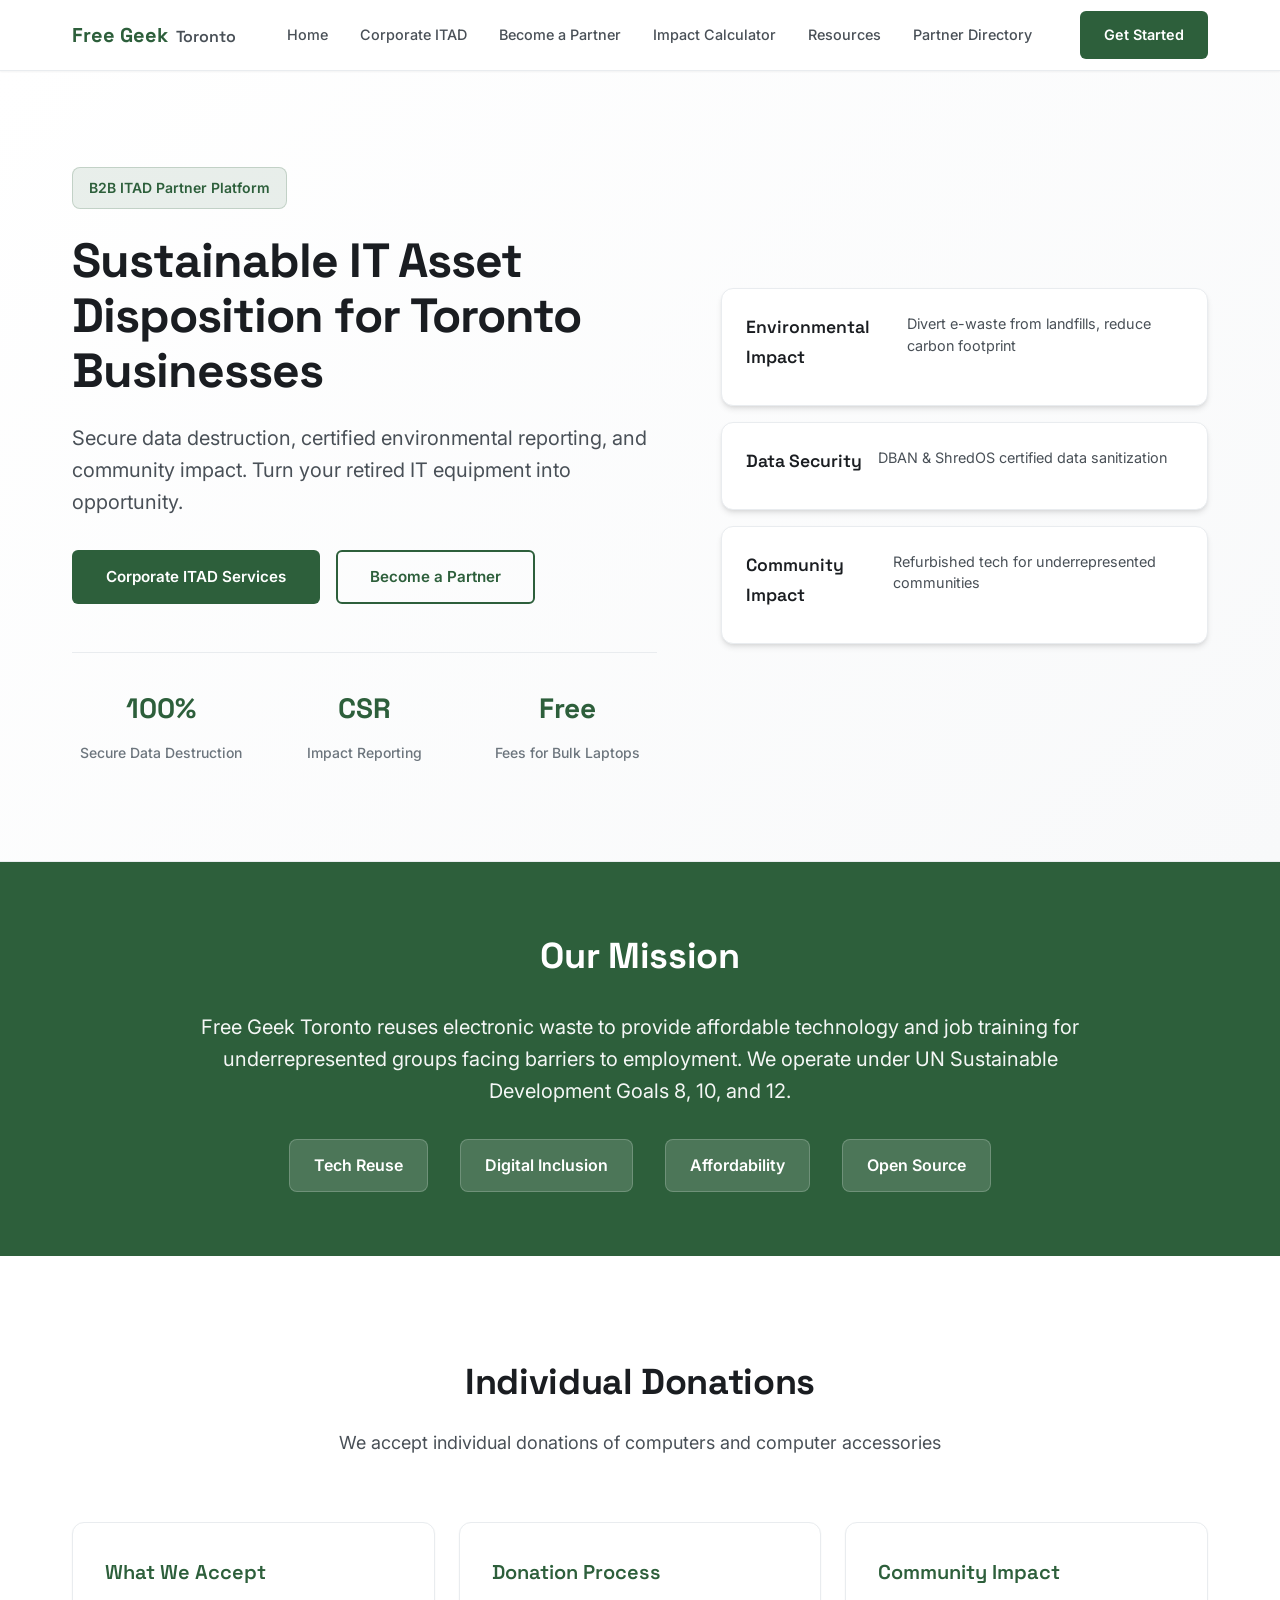
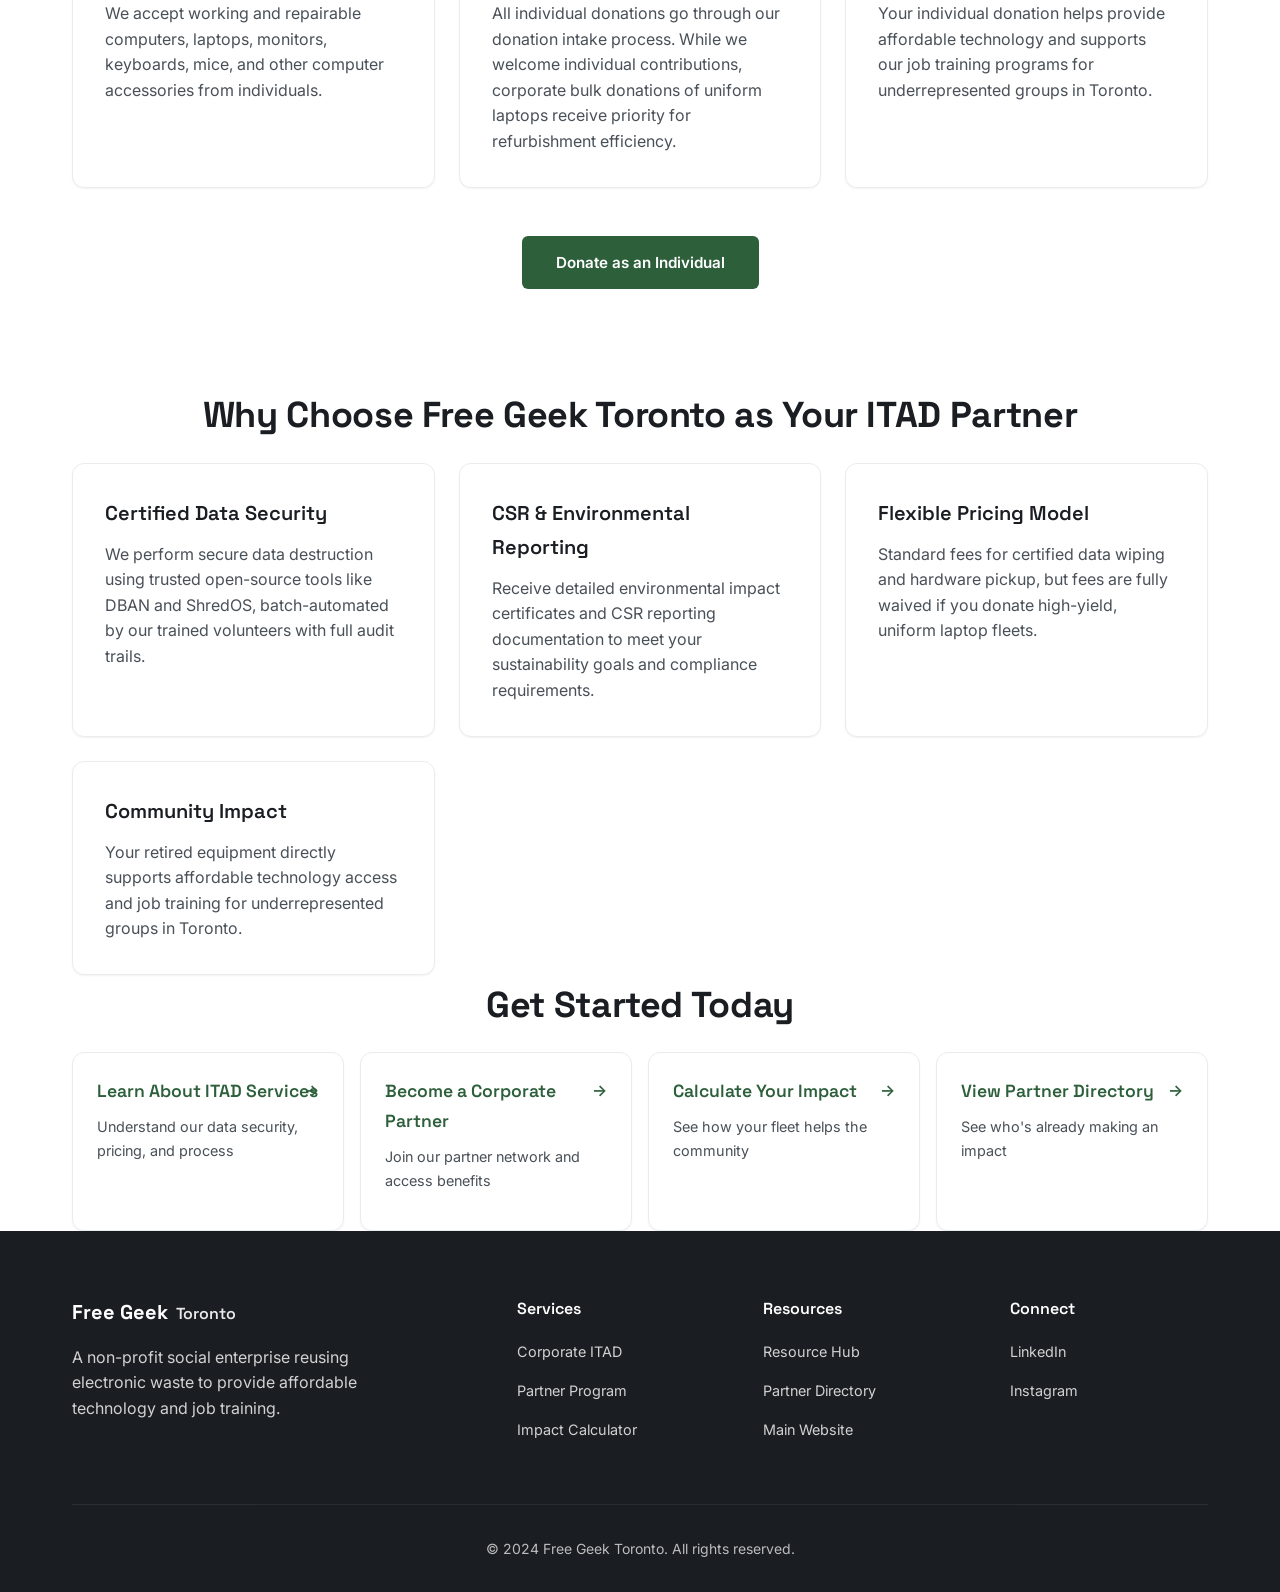
==== index.html @ b273667b "Add files via upload" ====
<!DOCTYPE html>
<html lang="en">
<head>
    <meta charset="UTF-8">
    <meta name="viewport" content="width=device-width, initial-scale=1.0">
    <title>Free Geek Toronto | B2B Corporate ITAD &amp; Partner Platform</title>
    <meta name="description" content="Free Geek Toronto - Certified IT Asset Disposition for Toronto SMBs. Secure data destruction, CSR reporting, and community impact.">
    <link rel="preconnect" href="https://fonts.googleapis.com">
    <link rel="preconnect" href="https://fonts.gstatic.com" crossorigin>
    <link href="https://fonts.googleapis.com/css2?family=Inter:wght@400;500;600;700&family=Space+Grotesk:wght@500;600;700&display=swap" rel="stylesheet">
    <link rel="stylesheet" href="style.css">
</head>
<body>
    <!-- Navigation -->
    <nav class="nav">
        <div class="nav-container">
            <div class="nav-brand">
                <span class="nav-logo">Free Geek</span>
                <span class="nav-subtitle">Toronto</span>
            </div>
            <button class="nav-toggle" id="nav-toggle" aria-label="Toggle menu">
                <span></span>
                <span></span>
                <span></span>
            </button>
            <ul class="nav-menu" id="nav-menu">
                <li class="nav-item">
                    <a href="#home" class="nav-link">Home</a>
                </li>
                <li class="nav-item">
                    <a href="itad.html" class="nav-link">Corporate ITAD</a>
                </li>
                <li class="nav-item">
                    <a href="partners.html" class="nav-link">Become a Partner</a>
                </li>
                <li class="nav-item">
                    <a href="calculator.html" class="nav-link">Impact Calculator</a>
                </li>
                <li class="nav-item">
                    <a href="resources.html" class="nav-link">Resources</a>
                </li>
                <li class="nav-item">
                    <a href="directory.html" class="nav-link">Partner Directory</a>
                </li>
                <li class="nav-item nav-item-cta">
                    <a href="partners.html#partner-form" class="nav-cta">Get Started</a>
                </li>
            </ul>
        </div>
    </nav>

    <!-- Hero Section -->
    <header id="home" class="hero">
        <div class="hero-container">
            <div class="hero-content">
                <div class="hero-badge">B2B ITAD Partner Platform</div>
                <h1 class="hero-title">Sustainable IT Asset Disposition for Toronto Businesses</h1>
                <p class="hero-subtitle">Secure data destruction, certified environmental reporting, and community impact. Turn your retired IT equipment into opportunity.</p>
                <div class="hero-actions">
                    <a href="itad.html" class="btn btn-primary">Corporate ITAD Services</a>
                    <a href="partners.html" class="btn btn-secondary">Become a Partner</a>
                </div>
                <div class="hero-stats">
                    <div class="hero-stat">
                        <div class="hero-stat-number">100%</div>
                        <div class="hero-stat-label">Secure Data Destruction</div>
                    </div>
                    <div class="hero-stat">
                        <div class="hero-stat-number">CSR</div>
                        <div class="hero-stat-label">Impact Reporting</div>
                    </div>
                    <div class="hero-stat">
                        <div class="hero-stat-number">Free</div>
                        <div class="hero-stat-label">Fees for Bulk Laptops</div>
                    </div>
                </div>
            </div>
            <div class="hero-visual">
                <div class="hero-card">
                    <h3>Environmental Impact</h3>
                    <p>Divert e-waste from landfills, reduce carbon footprint</p>
                </div>
                <div class="hero-card">
                    <h3>Data Security</h3>
                    <p>DBAN &amp; ShredOS certified data sanitization</p>
                </div>
                <div class="hero-card">
                    <h3>Community Impact</h3>
                    <p>Refurbished tech for underrepresented communities</p>
                </div>
            </div>
        </div>
    </header>

    <!-- Mission Statement -->
    <section class="mission">
        <div class="container">
            <div class="mission-content">
                <h2 class="section-title">Our Mission</h2>
                <p class="mission-text">Free Geek Toronto reuses electronic waste to provide affordable technology and job training for underrepresented groups facing barriers to employment. We operate under UN Sustainable Development Goals 8, 10, and 12.</p>
                <div class="mission-values">
                    <div class="mission-value">Tech Reuse</div>
                    <div class="mission-value">Digital Inclusion</div>
                    <div class="mission-value">Affordability</div>
                    <div class="mission-value">Open Source</div>
                </div>
            </div>
        </div>
    </section>

    <!-- Individual Donations -->
    <section class="section">
        <div class="container">
            <div class="section-header">
                <h2 class="section-title section-title-center">Individual Donations</h2>
                <p class="section-lead">We accept individual donations of computers and computer accessories</p>
            </div>
            <div class="feature-grid">
                <div class="feature-card">
                    <h3>What We Accept</h3>
                    <p>We accept working and repairable computers, laptops, monitors, keyboards, mice, and other computer accessories from individuals.</p>
                </div>
                <div class="feature-card">
                    <h3>Donation Process</h3>
                    <p>All individual donations go through our donation intake process. While we welcome individual contributions, corporate bulk donations of uniform laptops receive priority for refurbishment efficiency.</p>
                </div>
                <div class="feature-card">
                    <h3>Community Impact</h3>
                    <p>Your individual donation helps provide affordable technology and supports our job training programs for underrepresented groups in Toronto.</p>
                </div>
            </div>
            <div style="text-align: center; margin-top: var(--space-2xl);">
                <a href="donate.html" class="btn btn-primary">Donate as an Individual</a>
            </div>
        </div>
    </section>

    <!-- Value Proposition -->
    <section class="value-prop">
        <div class="container">
            <h2 class="section-title section-title-center">Why Choose Free Geek Toronto as Your ITAD Partner</h2>
            <div class="value-grid">
                <div class="value-card">
                    <h3>Certified Data Security</h3>
                    <p>We perform secure data destruction using trusted open-source tools like DBAN and ShredOS, batch-automated by our trained volunteers with full audit trails.</p>
                </div>
                <div class="value-card">
                    <h3>CSR &amp; Environmental Reporting</h3>
                    <p>Receive detailed environmental impact certificates and CSR reporting documentation to meet your sustainability goals and compliance requirements.</p>
                </div>
                <div class="value-card">
                    <h3>Flexible Pricing Model</h3>
                    <p>Standard fees for certified data wiping and hardware pickup, but fees are fully waived if you donate high-yield, uniform laptop fleets.</p>
                </div>
                <div class="value-card">
                    <h3>Community Impact</h3>
                    <p>Your retired equipment directly supports affordable technology access and job training for underrepresented groups in Toronto.</p>
                </div>
            </div>
        </div>
    </section>

    <!-- Quick Links -->
    <section class="quick-links">
        <div class="container">
            <h2 class="section-title section-title-center">Get Started Today</h2>
            <div class="quick-grid">
                <a href="itad.html" class="quick-card">
                    <h3>Learn About ITAD Services</h3>
                    <p>Understand our data security, pricing, and process</p>
                    <span class="quick-arrow">→</span>
                </a>
                <a href="partners.html" class="quick-card">
                    <h3>Become a Corporate Partner</h3>
                    <p>Join our partner network and access benefits</p>
                    <span class="quick-arrow">→</span>
                </a>
                <a href="calculator.html" class="quick-card">
                    <h3>Calculate Your Impact</h3>
                    <p>See how your fleet helps the community</p>
                    <span class="quick-arrow">→</span>
                </a>
                <a href="directory.html" class="quick-card">
                    <h3>View Partner Directory</h3>
                    <p>See who's already making an impact</p>
                    <span class="quick-arrow">→</span>
                </a>
            </div>
        </div>
    </section>

    <!-- Footer -->
    <footer class="footer">
        <div class="container">
            <div class="footer-content">
                <div class="footer-section">
                    <div class="footer-brand">
                        <span class="footer-logo">Free Geek</span>
                        <span class="footer-subtitle">Toronto</span>
                    </div>
                    <p class="footer-description">A non-profit social enterprise reusing electronic waste to provide affordable technology and job training.</p>
                </div>
                <div class="footer-section">
                    <h4>Services</h4>
                    <ul class="footer-links">
                        <li><a href="itad.html">Corporate ITAD</a></li>
                        <li><a href="partners.html">Partner Program</a></li>
                        <li><a href="calculator.html">Impact Calculator</a></li>
                    </ul>
                </div>
                <div class="footer-section">
                    <h4>Resources</h4>
                    <ul class="footer-links">
                        <li><a href="resources.html">Resource Hub</a></li>
                        <li><a href="directory.html">Partner Directory</a></li>
                        <li><a href="https://freegeektoronto.org/" target="_blank" rel="noopener">Main Website</a></li>
                    </ul>
                </div>
                <div class="footer-section">
                    <h4>Connect</h4>
                    <ul class="footer-links">
                        <li><a href="https://www.linkedin.com/company/freegeektoronto/" target="_blank" rel="noopener">LinkedIn</a></li>
                        <li><a href="https://www.instagram.com/freegeektoronto/" target="_blank" rel="noopener">Instagram</a></li>
                    </ul>
                </div>
            </div>
            <div class="footer-bottom">
                <p>&copy; 2024 Free Geek Toronto. All rights reserved.</p>
            </div>
        </div>
    </footer>

    <script src="app.js"></script>
</body>
</html>
---- style.css ----
/* ===========================================================================
   Free Geek Toronto - B2B Corporate ITAD & Partner Platform
   Professional, intentional design balancing commercial B2B with nonprofit values
   
   Design philosophy:
   - Clean, confident typography (Space Grotesk for display, Inter for body)
   - Earthy, sustainable palette with tech-forward accents
   - Purposeful spacing and hierarchy
   - Accessible contrast ratios
   =========================================================================== */

/* ---------- 1. DESIGN TOKENS ------------------------------------------- */
:root {
  /* Surfaces - Clean, professional */
  --bg-primary: #ffffff;
  --bg-secondary: #f8f9fa;
  --bg-tertiary: #f1f3f5;
  --bg-elevated: #ffffff;
  
  /* Text */
  --text-primary: #1a1d21;
  --text-secondary: #495057;
  --text-muted: #6c757d;
  --text-inverse: #ffffff;
  
  /* Brand Colors - Sustainable, tech-forward */
  --brand-primary: #2d5f3b;      /* Forest green - environmental focus */
  --brand-primary-hover: #1e4a2a;
  --brand-secondary: #4a90e2;    /* Blue - tech/professional */
  --brand-accent: #28a745;       /* Success green */
  
  /* Semantic */
  --success: #28a745;
  --warning: #ffc107;
  --danger: #dc3545;
  --info: #17a2b8;
  
  /* Borders */
  --border-light: #e9ecef;
  --border-medium: #dee2e6;
  --border-dark: #ced4da;
  
  /* Shadows - subtle, purposeful */
  --shadow-sm: 0 1px 2px 0 rgba(0, 0, 0, 0.05);
  --shadow-md: 0 4px 6px -1px rgba(0, 0, 0, 0.1), 0 2px 4px -2px rgba(0, 0, 0, 0.1);
  --shadow-lg: 0 10px 15px -3px rgba(0, 0, 0, 0.1), 0 4px 6px -4px rgba(0, 0, 0, 0.1);
  --shadow-xl: 0 20px 25px -5px rgba(0, 0, 0, 0.1), 0 8px 10px -6px rgba(0, 0, 0, 0.1);
  
  /* Typography */
  --font-display: 'Space Grotesk', -apple-system, BlinkMacSystemFont, 'Segoe UI', sans-serif;
  --font-body: 'Inter', -apple-system, BlinkMacSystemFont, 'Segoe UI', Roboto, sans-serif;
  --font-mono: 'SF Mono', Monaco, 'Cascadia Code', 'Roboto Mono', monospace;
  
  /* Spacing scale */
  --space-xs: 0.5rem;
  --space-sm: 0.75rem;
  --space-md: 1rem;
  --space-lg: 1.5rem;
  --space-xl: 2rem;
  --space-2xl: 3rem;
  --space-3xl: 4rem;
  --space-4xl: 6rem;
  
  /* Border radius */
  --radius-sm: 4px;
  --radius-md: 6px;
  --radius-lg: 8px;
  --radius-xl: 12px;
}

/* ---------- 2. RESET & BASE -------------------------------------------- */
*,
*::before,
*::after {
  box-sizing: border-box;
}

* {
  margin: 0;
  padding: 0;
}

html {
  scroll-behavior: smooth;
}

html, body {
  height: 100%;
}

body {
  font-family: var(--font-body);
  font-size: 16px;
  line-height: 1.7;
  color: var(--text-primary);
  background: var(--bg-primary);
  -webkit-font-smoothing: antialiased;
  -moz-osx-font-smoothing: grayscale;
}

img, picture, video, canvas, svg {
  display: block;
  max-width: 100%;
}

input, button, textarea, select {
  font: inherit;
}

p, h1, h2, h3, h4, h5, h6 {
  overflow-wrap: break-word;
}

#root, #__next {
  isolation: isolate;
}

/* Focus styles for accessibility */
:focus-visible {
  outline: 2px solid var(--brand-secondary);
  outline-offset: 2px;
  border-radius: var(--radius-sm);
}

/* ---------- 3. NAVIGATION ----------------------------------------------- */
.nav {
  position: sticky;
  top: 0;
  z-index: 100;
  background: rgba(255, 255, 255, 0.98);
  backdrop-filter: blur(10px);
  -webkit-backdrop-filter: blur(10px);
  border-bottom: 1px solid var(--border-light);
  box-shadow: var(--shadow-sm);
}

.nav-container {
  max-width: 1200px;
  margin: 0 auto;
  padding: 0 var(--space-xl);
  display: flex;
  align-items: center;
  justify-content: space-between;
  min-height: 70px;
}

.nav-brand {
  display: flex;
  align-items: baseline;
  gap: var(--space-xs);
  font-family: var(--font-display);
}

.nav-logo {
  font-size: 1.25rem;
  font-weight: 700;
  color: var(--brand-primary);
}

.nav-subtitle {
  font-size: 1rem;
  font-weight: 600;
  color: var(--text-secondary);
}

.nav-toggle {
  display: none;
  background: transparent;
  border: 1px solid var(--border-medium);
  padding: var(--space-xs) var(--space-sm);
  cursor: pointer;
  border-radius: var(--radius-md);
}

.nav-toggle span {
  display: block;
  width: 20px;
  height: 2px;
  background: var(--text-primary);
  margin: 4px 0;
}

.nav-menu {
  display: flex;
  align-items: center;
  list-style: none;
  gap: var(--space-xl);
}

.nav-link {
  text-decoration: none;
  color: var(--text-secondary);
  font-weight: 500;
  font-size: 0.9rem;
  transition: color 0.2s ease;
  padding: var(--space-xs) 0;
  position: relative;
}

.nav-link:hover {
  color: var(--brand-primary);
}

.nav-link-active {
  color: var(--brand-primary);
  font-weight: 600;
}

.nav-link-active::after {
  content: '';
  position: absolute;
  bottom: -2px;
  left: 0;
  width: 100%;
  height: 2px;
  background: var(--brand-primary);
}

.nav-item-cta {
  margin-left: var(--space-md);
}

.nav-cta {
  text-decoration: none;
  background: var(--brand-primary);
  color: var(--text-inverse);
  padding: var(--space-sm) var(--space-lg);
  border-radius: var(--radius-md);
  font-weight: 600;
  font-size: 0.9rem;
  transition: background 0.2s ease;
  display: inline-block;
}

.nav-cta:hover {
  background: var(--brand-primary-hover);
}

/* ---------- 4. CONTAINERS ----------------------------------------------- */
.container {
  max-width: 1200px;
  margin: 0 auto;
  padding: 0 var(--space-xl);
}

/* ---------- 5. HERO SECTION -------------------------------------------- */
.hero {
  padding: var(--space-4xl) 0;
  background: linear-gradient(135deg, var(--bg-primary) 0%, var(--bg-secondary) 100%);
  border-bottom: 1px solid var(--border-light);
}

.hero-container {
  max-width: 1200px;
  margin: 0 auto;
  padding: 0 var(--space-xl);
  display: grid;
  grid-template-columns: 1.2fr 1fr;
  gap: var(--space-3xl);
  align-items: center;
}

.hero-badge {
  display: inline-block;
  background: rgba(45, 95, 59, 0.1);
  color: var(--brand-primary);
  padding: var(--space-xs) var(--space-md);
  border-radius: var(--radius-lg);
  font-size: 0.875rem;
  font-weight: 600;
  margin-bottom: var(--space-lg);
  border: 1px solid rgba(45, 95, 59, 0.2);
}

.hero-title {
  font-family: var(--font-display);
  font-size: 3rem;
  font-weight: 700;
  line-height: 1.15;
  margin-bottom: var(--space-lg);
  color: var(--text-primary);
  letter-spacing: -0.02em;
}

.hero-subtitle {
  font-size: 1.25rem;
  color: var(--text-secondary);
  margin-bottom: var(--space-xl);
  line-height: 1.6;
}

.hero-actions {
  display: flex;
  gap: var(--space-md);
  margin-bottom: var(--space-2xl);
  flex-wrap: wrap;
}

.btn {
  text-decoration: none;
  display: inline-block;
  padding: var(--space-sm) var(--space-xl);
  border-radius: var(--radius-md);
  font-weight: 600;
  font-size: 0.95rem;
  border: 2px solid transparent;
  cursor: pointer;
  transition: all 0.2s ease;
  font-family: var(--font-body);
}

.btn-primary {
  background: var(--brand-primary);
  color: var(--text-inverse);
}

.btn-primary:hover {
  background: var(--brand-primary-hover);
  box-shadow: var(--shadow-md);
}

.btn-secondary {
  background: transparent;
  color: var(--brand-primary);
  border-color: var(--brand-primary);
}

.btn-secondary:hover {
  background: rgba(45, 95, 59, 0.05);
}

.btn-large {
  padding: var(--space-md) var(--space-2xl);
  font-size: 1rem;
}

.hero-stats {
  display: grid;
  grid-template-columns: repeat(3, 1fr);
  gap: var(--space-lg);
  padding-top: var(--space-xl);
  border-top: 1px solid var(--border-light);
}

.hero-stat {
  text-align: center;
}

.hero-stat-number {
  font-family: var(--font-display);
  font-size: 1.75rem;
  font-weight: 700;
  color: var(--brand-primary);
  margin-bottom: var(--space-xs);
}

.hero-stat-label {
  font-size: 0.875rem;
  color: var(--text-muted);
  font-weight: 500;
}

.hero-visual {
  display: flex;
  flex-direction: column;
  gap: var(--space-md);
}

.hero-card {
  background: var(--bg-elevated);
  padding: var(--space-lg);
  border-radius: var(--radius-xl);
  border: 1px solid var(--border-light);
  box-shadow: var(--shadow-md);
  display: flex;
  align-items: flex-start;
  gap: var(--space-md);
}

.hero-card-icon {
  font-size: 1.5rem;
  flex-shrink: 0;
}

.hero-card h3 {
  font-family: var(--font-display);
  font-size: 1.1rem;
  font-weight: 600;
  margin-bottom: var(--space-xs);
  color: var(--text-primary);
}

.hero-card p {
  color: var(--text-secondary);
  font-size: 0.9rem;
  line-height: 1.5;
}

/* ---------- 6. SECTIONS ----------------------------------------------- */
.section {
  padding: var(--space-4xl) 0;
}

.section-alt {
  background: var(--bg-secondary);
}

.section-header {
  text-align: center;
  max-width: 800px;
  margin: 0 auto var(--space-3xl);
}

.section-title {
  font-family: var(--font-display);
  font-size: 2.25rem;
  font-weight: 700;
  margin-bottom: var(--space-md);
  color: var(--text-primary);
  letter-spacing: -0.01em;
}

.section-title-center {
  text-align: center;
}

.section-lead {
  font-size: 1.125rem;
  color: var(--text-secondary);
  line-height: 1.6;
}

/* ---------- 7. MISSION SECTION ----------------------------------------- */
.mission {
  padding: var(--space-3xl) 0;
  background: var(--brand-primary);
  color: var(--text-inverse);
}

.mission-content {
  text-align: center;
  max-width: 900px;
  margin: 0 auto;
}

.mission .section-title {
  color: var(--text-inverse);
  margin-bottom: var(--space-lg);
}

.mission-text {
  font-size: 1.25rem;
  line-height: 1.6;
  margin-bottom: var(--space-xl);
  opacity: 0.95;
}

.mission-values {
  display: flex;
  justify-content: center;
  gap: var(--space-xl);
  flex-wrap: wrap;
}

.mission-value {
  background: rgba(255, 255, 255, 0.15);
  padding: var(--space-sm) var(--space-lg);
  border-radius: var(--radius-lg);
  font-weight: 600;
  border: 1px solid rgba(255, 255, 255, 0.2);
}

/* ---------- 8. VALUE PROPOSITION --------------------------------------- */
.value-grid {
  display: grid;
  grid-template-columns: repeat(auto-fit, minmax(280px, 1fr));
  gap: var(--space-lg);
}

.value-card {
  background: var(--bg-elevated);
  padding: var(--space-xl);
  border-radius: var(--radius-xl);
  border: 1px solid var(--border-light);
  box-shadow: var(--shadow-sm);
  transition: box-shadow 0.2s ease;
}

.value-card:hover {
  box-shadow: var(--shadow-md);
}

.value-icon {
  font-size: 2rem;
  margin-bottom: var(--space-md);
}

.value-card h3 {
  font-family: var(--font-display);
  font-size: 1.25rem;
  font-weight: 600;
  margin-bottom: var(--space-sm);
  color: var(--text-primary);
}

.value-card p {
  color: var(--text-secondary);
  line-height: 1.6;
}

/* ---------- 9. QUICK LINKS --------------------------------------------- */
.quick-grid {
  display: grid;
  grid-template-columns: repeat(auto-fit, minmax(250px, 1fr));
  gap: var(--space-md);
}

.quick-card {
  text-decoration: none;
  background: var(--bg-elevated);
  padding: var(--space-lg);
  border-radius: var(--radius-xl);
  border: 1px solid var(--border-light);
  box-shadow: var(--shadow-sm);
  transition: all 0.2s ease;
  display: block;
  position: relative;
}

.quick-card:hover {
  box-shadow: var(--shadow-md);
  border-color: var(--brand-primary);
  transform: translateY(-2px);
}

.quick-card h3 {
  font-family: var(--font-display);
  font-size: 1.1rem;
  font-weight: 600;
  margin-bottom: var(--space-xs);
  color: var(--brand-primary);
}

.quick-card p {
  color: var(--text-secondary);
  font-size: 0.9rem;
  margin-bottom: var(--space-sm);
}

.quick-arrow {
  position: absolute;
  top: var(--space-lg);
  right: var(--space-lg);
  color: var(--brand-primary);
  font-weight: 600;
}

/* ---------- 10. FOOTER ------------------------------------------------ */
.footer {
  background: var(--text-primary);
  color: var(--text-inverse);
  padding: var(--space-3xl) 0 var(--space-xl);
}

.footer-content {
  display: grid;
  grid-template-columns: 2fr 1fr 1fr 1fr;
  gap: var(--space-2xl);
  margin-bottom: var(--space-2xl);
}

.footer-brand {
  display: flex;
  align-items: baseline;
  gap: var(--space-xs);
  font-family: var(--font-display);
  margin-bottom: var(--space-md);
}

.footer-logo {
  font-size: 1.25rem;
  font-weight: 700;
}

.footer-subtitle {
  font-size: 1rem;
  font-weight: 600;
  opacity: 0.9;
}

.footer-description {
  opacity: 0.8;
  line-height: 1.6;
  max-width: 300px;
}

.footer-section h4 {
  font-family: var(--font-display);
  font-size: 1rem;
  font-weight: 600;
  margin-bottom: var(--space-md);
}

.footer-links {
  list-style: none;
}

.footer-links li {
  margin-bottom: var(--space-sm);
}

.footer-links a {
  color: rgba(255, 255, 255, 0.8);
  text-decoration: none;
  font-size: 0.9rem;
  transition: color 0.2s ease;
}

.footer-links a:hover {
  color: var(--text-inverse);
}

.footer-bottom {
  padding-top: var(--space-xl);
  border-top: 1px solid rgba(255, 255, 255, 0.1);
  text-align: center;
  opacity: 0.7;
  font-size: 0.875rem;
}

/* ---------- 11. PAGE HEADERS ------------------------------------------- */
.page-header {
  padding: var(--space-3xl) 0;
  background: linear-gradient(135deg, var(--bg-secondary) 0%, var(--bg-primary) 100%);
  border-bottom: 1px solid var(--border-light);
}

.page-title {
  font-family: var(--font-display);
  font-size: 2.5rem;
  font-weight: 700;
  margin-bottom: var(--space-md);
  color: var(--text-primary);
  letter-spacing: -0.01em;
}

.page-subtitle {
  font-size: 1.25rem;
  color: var(--text-secondary);
}

/* ---------- 12. FEATURE GRIDS (ITAD page) ----------------------------- */
.feature-grid {
  display: grid;
  grid-template-columns: repeat(auto-fit, minmax(300px, 1fr));
  gap: var(--space-lg);
}

.feature-card {
  background: var(--bg-elevated);
  padding: var(--space-xl);
  border-radius: var(--radius-xl);
  border: 1px solid var(--border-light);
  box-shadow: var(--shadow-sm);
}

.feature-card h3 {
  font-family: var(--font-display);
  font-size: 1.25rem;
  font-weight: 600;
  margin-bottom: var(--space-sm);
  color: var(--brand-primary);
}

.feature-card p {
  color: var(--text-secondary);
  line-height: 1.6;
}

/* ---------- 13. PRICING (ITAD page) ----------------------------------- */
.pricing-grid {
  display: grid;
  grid-template-columns: repeat(auto-fit, minmax(300px, 1fr));
  gap: var(--space-lg);
  max-width: 800px;
  margin: 0 auto;
}

.pricing-card {
  background: var(--bg-elevated);
  padding: var(--space-xl);
  border-radius: var(--radius-xl);
  border: 2px solid var(--border-light);
  position: relative;
  box-shadow: var(--shadow-sm);
}

.pricing-card-highlight {
  border-color: var(--brand-primary);
  box-shadow: var(--shadow-md);
}

.pricing-badge {
  position: absolute;
  top: -12px;
  left: 50%;
  transform: translateX(-50%);
  background: var(--brand-primary);
  color: var(--text-inverse);
  padding: var(--space-xs) var(--space-lg);
  border-radius: var(--radius-lg);
  font-size: 0.875rem;
  font-weight: 600;
}

.pricing-card h3 {
  font-family: var(--font-display);
  font-size: 1.5rem;
  font-weight: 600;
  margin-bottom: var(--space-md);
  text-align: center;
  margin-top: var(--space-sm);
}

.pricing-amount {
  text-align: center;
  font-size: 1.75rem;
  font-weight: 700;
  color: var(--text-secondary);
  margin-bottom: var(--space-lg);
  font-family: var(--font-display);
}

.pricing-amount-free {
  color: var(--brand-accent);
}

.pricing-features {
  list-style: none;
  margin-bottom: var(--space-lg);
}

.pricing-features li {
  padding: var(--space-xs) 0;
  color: var(--text-secondary);
  line-height: 1.5;
}

.pricing-note {
  font-size: 0.875rem;
  color: var(--text-muted);
  text-align: center;
  line-height: 1.5;
}

/* ---------- 14. MISCONCEPTIONS (ITAD page) ---------------------------- */
.misconception-content {
  max-width: 800px;
  margin: 0 auto var(--space-2xl);
}

.misconception-item {
  background: var(--bg-elevated);
  padding: var(--space-lg);
  border-radius: var(--radius-xl);
  border: 1px solid var(--border-light);
  margin-bottom: var(--space-md);
  box-shadow: var(--shadow-sm);
}

.misconception-item h3 {
  font-family: var(--font-display);
  font-size: 1.1rem;
  font-weight: 600;
  margin-bottom: var(--space-sm);
  color: var(--brand-primary);
}

.misconception-item p {
  color: var(--text-secondary);
  line-height: 1.6;
}

.cta-box {
  text-align: center;
  background: var(--bg-elevated);
  padding: var(--space-2xl);
  border-radius: var(--radius-xl);
  border: 2px solid var(--brand-primary);
  max-width: 600px;
  margin: 0 auto;
  box-shadow: var(--shadow-md);
}

.cta-box h3 {
  font-family: var(--font-display);
  font-size: 1.5rem;
  font-weight: 600;
  margin-bottom: var(--space-sm);
  color: var(--brand-primary);
}

.cta-box p {
  color: var(--text-secondary);
  margin-bottom: var(--space-lg);
  line-height: 1.6;
}

/* ---------- 15. BENEFITS (Partners page) ------------------------------- */
.benefits-grid {
  display: grid;
  grid-template-columns: repeat(auto-fit, minmax(300px, 1fr));
  gap: var(--space-lg);
}

.benefit-card {
  background: var(--bg-elevated);
  padding: var(--space-xl);
  border-radius: var(--radius-xl);
  border: 1px solid var(--border-light);
  box-shadow: var(--shadow-sm);
  text-align: center;
}

.benefit-icon {
  font-size: 2.5rem;
  margin-bottom: var(--space-md);
}

.benefit-card h3 {
  font-family: var(--font-display);
  font-size: 1.25rem;
  font-weight: 600;
  margin-bottom: var(--space-sm);
  color: var(--brand-primary);
}

.benefit-card p {
  color: var(--text-secondary);
  line-height: 1.6;
}

/* ---------- 16. FORMS (Partners page) --------------------------------- */
.form-container {
  max-width: 800px;
  margin: 0 auto;
}

.partner-form {
  background: var(--bg-elevated);
  padding: var(--space-2xl);
  border-radius: var(--radius-xl);
  border: 1px solid var(--border-light);
  box-shadow: var(--shadow-md);
}

.form-section {
  margin-bottom: var(--space-2xl);
  padding-bottom: var(--space-2xl);
  border-bottom: 1px solid var(--border-light);
}

.form-section:last-of-type {
  border-bottom: none;
  margin-bottom: var(--space-xl);
  padding-bottom: 0;
}

.form-section h3 {
  font-family: var(--font-display);
  font-size: 1.25rem;
  font-weight: 600;
  margin-bottom: var(--space-lg);
  color: var(--brand-primary);
}

.form-row {
  display: grid;
  grid-template-columns: 1fr 1fr;
  gap: var(--space-md);
  margin-bottom: var(--space-md);
}

.form-group {
  margin-bottom: var(--space-md);
}

.form-label {
  display: block;
  margin-bottom: var(--space-xs);
  font-weight: 500;
  color: var(--text-primary);
  font-size: 0.9rem;
}

.required {
  color: var(--danger);
}

.form-input,
.form-select,
.form-textarea {
  width: 100%;
  padding: var(--space-sm) var(--space-md);
  border: 1px solid var(--border-medium);
  border-radius: var(--radius-md);
  font-family: var(--font-body);
  font-size: 0.95rem;
  color: var(--text-primary);
  background: var(--bg-primary);
  transition: border-color 0.2s ease;
}

.form-input:focus,
.form-select:focus,
.form-textarea:focus {
  outline: none;
  border-color: var(--brand-secondary);
}

.form-textarea {
  resize: vertical;
  min-height: 100px;
}

.form-error {
  color: var(--danger);
  font-size: 0.8rem;
  margin-top: var(--space-xs);
  display: block;
}

.form-help {
  color: var(--text-muted);
  font-size: 0.8rem;
  margin-top: var(--space-xs);
  display: block;
}

.checkbox-group {
  display: flex;
  flex-direction: column;
  gap: var(--space-sm);
}

.checkbox-label {
  display: flex;
  align-items: center;
  gap: var(--space-sm);
  cursor: pointer;
  color: var(--text-secondary);
}

.checkbox-label input[type="checkbox"] {
  width: 18px;
  height: 18px;
  cursor: pointer;
}

.form-notice {
  background: rgba(23, 162, 184, 0.1);
  border: 1px solid rgba(23, 162, 184, 0.3);
  padding: var(--space-md);
  border-radius: var(--radius-md);
  margin-bottom: var(--space-lg);
}

.form-notice p {
  color: var(--text-secondary);
  font-size: 0.9rem;
  line-height: 1.5;
}

.form-success {
  background: var(--bg-elevated);
  padding: var(--space-3xl);
  border-radius: var(--radius-xl);
  border: 2px solid var(--brand-accent);
  text-align: center;
  box-shadow: var(--shadow-md);
}

.success-icon {
  width: 60px;
  height: 60px;
  background: var(--brand-accent);
  color: var(--text-inverse);
  border-radius: 50%;
  display: flex;
  align-items: center;
  justify-content: center;
  font-size: 1.75rem;
  font-weight: 700;
  margin: 0 auto var(--space-lg);
}

.form-success h3 {
  font-family: var(--font-display);
  font-size: 1.5rem;
  font-weight: 600;
  margin-bottom: var(--space-sm);
  color: var(--brand-accent);
}

.form-success p {
  color: var(--text-secondary);
  margin-bottom: var(--space-lg);
  line-height: 1.6;
}

/* ---------- 17. CALCULATOR --------------------------------------------- */
.calculator-container {
  display: grid;
  grid-template-columns: 1fr 1.2fr;
  gap: var(--space-2xl);
  max-width: 1000px;
  margin: 0 auto;
}

.calculator-inputs,
.calculator-results {
  background: var(--bg-elevated);
  padding: var(--space-2xl);
  border-radius: var(--radius-xl);
  border: 1px solid var(--border-light);
  box-shadow: var(--shadow-md);
}

.calculator-inputs h2,
.calculator-results h2 {
  font-family: var(--font-display);
  font-size: 1.5rem;
  font-weight: 600;
  margin-bottom: var(--space-xl);
  color: var(--brand-primary);
}

.calculator-group {
  margin-bottom: var(--space-xl);
}

.calculator-label {
  display: block;
  margin-bottom: var(--space-md);
  font-weight: 600;
  color: var(--text-primary);
}

.slider-container {
  margin-bottom: var(--space-sm);
}

.calculator-slider {
  width: 100%;
  height: 6px;
  border-radius: 3px;
  background: var(--border-medium);
  outline: none;
  -webkit-appearance: none;
}

.calculator-slider::-webkit-slider-thumb {
  -webkit-appearance: none;
  appearance: none;
  width: 24px;
  height: 24px;
  border-radius: 50%;
  background: var(--brand-primary);
  cursor: pointer;
  border: 2px solid white;
  box-shadow: var(--shadow-md);
}

.calculator-slider::-moz-range-thumb {
  width: 24px;
  height: 24px;
  border-radius: 50%;
  background: var(--brand-primary);
  cursor: pointer;
  border: 2px solid white;
  box-shadow: var(--shadow-md);
}

.slider-values {
  display: flex;
  justify-content: space-between;
  font-size: 0.8rem;
  color: var(--text-muted);
}

.calculator-display {
  text-align: center;
  font-size: 1.5rem;
  font-weight: 700;
  color: var(--brand-primary);
  font-family: var(--font-display);
  padding: var(--space-md);
  background: rgba(45, 95, 59, 0.1);
  border-radius: var(--radius-md);
}

.calculator-select {
  width: 100%;
  padding: var(--space-sm) var(--space-md);
  border: 1px solid var(--border-medium);
  border-radius: var(--radius-md);
  font-family: var(--font-body);
  font-size: 0.95rem;
  color: var(--text-primary);
  background: var(--bg-primary);
}

.calculator-note {
  background: rgba(23, 162, 184, 0.1);
  border: 1px solid rgba(23, 162, 184, 0.3);
  padding: var(--space-md);
  border-radius: var(--radius-md);
}

.calculator-note p {
  color: var(--text-secondary);
  font-size: 0.875rem;
  line-height: 1.5;
}

.result-cards {
  display: flex;
  flex-direction: column;
  gap: var(--space-md);
  margin-bottom: var(--space-xl);
}

.result-card {
  display: flex;
  align-items: center;
  gap: var(--space-md);
  padding: var(--space-lg);
  border-radius: var(--radius-lg);
  border: 1px solid var(--border-light);
}

.result-card-primary {
  background: rgba(45, 95, 59, 0.08);
  border-color: rgba(45, 95, 59, 0.3);
}

.result-card-secondary {
  background: rgba(74, 144, 226, 0.08);
  border-color: rgba(74, 144, 226, 0.3);
}

.result-card-tertiary {
  background: rgba(40, 167, 69, 0.08);
  border-color: rgba(40, 167, 69, 0.3);
}

.result-card-quaternary {
  background: rgba(255, 193, 7, 0.08);
  border-color: rgba(255, 193, 7, 0.3);
}

.result-icon {
  font-size: 1.75rem;
  flex-shrink: 0;
}

.result-content {
  flex: 1;
}

.result-number {
  font-size: 1.75rem;
  font-weight: 700;
  font-family: var(--font-display);
  margin-bottom: var(--space-xs);
}

.result-card-primary .result-number {
  color: var(--brand-primary);
}

.result-card-secondary .result-number {
  color: var(--brand-secondary);
}

.result-card-tertiary .result-number {
  color: var(--brand-accent);
}

.result-card-quaternary .result-number {
  color: #d97706;
}

.result-label {
  font-size: 0.875rem;
  color: var(--text-secondary);
  font-weight: 500;
}

.calculator-cta {
  text-align: center;
  padding-top: var(--space-lg);
  border-top: 1px solid var(--border-light);
}

.calculator-cta p {
  color: var(--text-secondary);
  margin-bottom: var(--space-md);
}

/* ---------- 18. RESOURCES ---------------------------------------------- */
.resource-categories {
  display: flex;
  gap: var(--space-sm);
  margin-bottom: var(--space-2xl);
  flex-wrap: wrap;
  justify-content: center;
}

.resource-filter {
  padding: var(--space-xs) var(--space-lg);
  background: var(--bg-elevated);
  border: 1px solid var(--border-medium);
  border-radius: var(--radius-lg);
  color: var(--text-secondary);
  font-family: var(--font-body);
  font-size: 0.9rem;
  cursor: pointer;
  transition: all 0.2s ease;
}

.resource-filter:hover {
  border-color: var(--brand-primary);
  color: var(--brand-primary);
}

.resource-filter.active {
  background: var(--brand-primary);
  color: var(--text-inverse);
  border-color: var(--brand-primary);
}

.resources-grid {
  display: grid;
  grid-template-columns: repeat(auto-fit, minmax(320px, 1fr));
  gap: var(--space-lg);
}

.resource-card {
  background: var(--bg-elevated);
  padding: var(--space-xl);
  border-radius: var(--radius-xl);
  border: 1px solid var(--border-light);
  box-shadow: var(--shadow-sm);
  transition: box-shadow 0.2s ease;
  display: flex;
  flex-direction: column;
}

.resource-card:hover {
  box-shadow: var(--shadow-md);
}

.resource-badge {
  display: inline-block;
  background: rgba(45, 95, 59, 0.1);
  color: var(--brand-primary);
  padding: var(--space-xs) var(--space-sm);
  border-radius: var(--radius-md);
  font-size: 0.75rem;
  font-weight: 600;
  margin-bottom: var(--space-md);
  align-self: flex-start;
}

.resource-card h3 {
  font-family: var(--font-display);
  font-size: 1.2rem;
  font-weight: 600;
  margin-bottom: var(--space-sm);
  color: var(--text-primary);
  line-height: 1.4;
}

.resource-description {
  color: var(--text-secondary);
  line-height: 1.6;
  margin-bottom: var(--space-md);
  flex: 1;
}

.resource-meta {
  display: flex;
  gap: var(--space-md);
  font-size: 0.8rem;
  color: var(--text-muted);
  margin-bottom: var(--space-md);
}

.resource-download {
  text-decoration: none;
  color: var(--brand-primary);
  font-weight: 600;
  font-size: 0.9rem;
  transition: color 0.2s ease;
}

.resource-download:hover {
  color: var(--brand-primary-hover);
  text-decoration: underline;
}

.resource-notice {
  text-align: center;
  max-width: 700px;
  margin: 0 auto;
}

.resource-notice h2 {
  font-family: var(--font-display);
  font-size: 1.75rem;
  font-weight: 600;
  margin-bottom: var(--space-md);
  color: var(--brand-primary);
}

.resource-notice p {
  color: var(--text-secondary);
  margin-bottom: var(--space-md);
  line-height: 1.6;
}

.resource-notice a {
  color: var(--brand-primary);
  font-weight: 600;
}

/* ---------- 19. DIRECTORY ---------------------------------------------- */
.directory-intro {
  text-align: center;
  max-width: 700px;
  margin: 0 auto var(--space-2xl);
  color: var(--text-secondary);
  font-size: 1.05rem;
  line-height: 1.6;
}

.directory-grid {
  display: grid;
  grid-template-columns: repeat(auto-fit, minmax(280px, 1fr));
  gap: var(--space-lg);
}

.partner-card {
  background: var(--bg-elevated);
  padding: var(--space-xl);
  border-radius: var(--radius-xl);
  border: 1px solid var(--border-light);
  box-shadow: var(--shadow-sm);
  text-align: center;
}

.partner-logo {
  width: 60px;
  height: 60px;
  background: linear-gradient(135deg, var(--brand-primary), var(--brand-secondary));
  color: var(--text-inverse);
  border-radius: 50%;
  display: flex;
  align-items: center;
  justify-content: center;
  font-weight: 700;
  font-size: 1.25rem;
  margin: 0 auto var(--space-md);
  font-family: var(--font-display);
}

.partner-card h3 {
  font-family: var(--font-display);
  font-size: 1.25rem;
  font-weight: 600;
  margin-bottom: var(--space-xs);
  color: var(--text-primary);
}

.partner-industry {
  color: var(--text-muted);
  font-size: 0.9rem;
  margin-bottom: var(--space-md);
}

.partner-impact {
  background: var(--bg-secondary);
  padding: var(--space-md);
  border-radius: var(--radius-md);
  margin-bottom: var(--space-md);
}

.impact-item {
  color: var(--text-secondary);
  font-size: 0.875rem;
  margin-bottom: var(--space-xs);
}

.impact-item strong {
  color: var(--brand-primary);
}

.partner-description {
  color: var(--text-secondary);
  font-size: 0.9rem;
  line-height: 1.5;
  margin-bottom: var(--space-lg);
}

.partner-card-empty {
  border-style: dashed;
  border-color: var(--border-dark);
}

.partner-placeholder {
  width: 60px;
  height: 60px;
  background: var(--bg-tertiary);
  color: var(--text-muted);
  border-radius: 50%;
  display: flex;
  align-items: center;
  justify-content: center;
  font-size: 1.75rem;
  font-weight: 600;
  margin: 0 auto var(--space-md);
  border: 2px dashed var(--border-dark);
}

.recognition-content {
  text-align: center;
  max-width: 800px;
  margin: 0 auto;
}

.recognition-content h2 {
  font-family: var(--font-display);
  font-size: 1.75rem;
  font-weight: 600;
  margin-bottom: var(--space-md);
  color: var(--brand-primary);
}

.recognition-content p {
  color: var(--text-secondary);
  margin-bottom: var(--space-xl);
  line-height: 1.6;
}

.recognition-benefits {
  display: grid;
  grid-template-columns: repeat(auto-fit, minmax(250px, 1fr));
  gap: var(--space-md);
  text-align: left;
}

.recognition-item {
  background: var(--bg-elevated);
  padding: var(--space-md);
  border-radius: var(--radius-md);
  color: var(--text-secondary);
  border: 1px solid var(--border-light);
}

/* ---------- 20. RESPONSIVE DESIGN -------------------------------------- */
@media (max-width: 968px) {
  .hero-container {
    grid-template-columns: 1fr;
    gap: var(--space-2xl);
  }
  
  .hero-title {
    font-size: 2.5rem;
  }
  
  .footer-content {
    grid-template-columns: 1fr 1fr;
  }
  
  .calculator-container {
    grid-template-columns: 1fr;
  }
}

@media (max-width: 768px) {
  .nav-toggle {
    display: block;
  }
  
  .nav-menu {
    position: absolute;
    top: 70px;
    left: 0;
    right: 0;
    flex-direction: column;
    background: var(--bg-primary);
    border-bottom: 1px solid var(--border-light);
    box-shadow: var(--shadow-lg);
    display: none;
    gap: 0;
  }
  
  .nav-menu.active {
    display: flex;
  }
  
  .nav-item {
    width: 100%;
    border-top: 1px solid var(--border-light);
  }
  
  .nav-link {
    display: block;
    padding: var(--space-md) var(--space-xl);
    width: 100%;
  }
  
  .nav-link-active::after {
    display: none;
  }
  
  .nav-item-cta {
    margin-left: 0;
    padding: var(--space-md) var(--space-xl);
  }
  
  .nav-cta {
    display: block;
    text-align: center;
  }
  
  .hero {
    padding: var(--space-3xl) 0;
  }
  
  .hero-title {
    font-size: 2rem;
  }
  
  .hero-subtitle {
    font-size: 1.1rem;
  }
  
  .hero-actions {
    flex-direction: column;
  }
  
  .hero-stats {
    grid-template-columns: 1fr;
  }
  
  .section {
    padding: var(--space-3xl) 0;
  }
  
  .section-title {
    font-size: 2rem;
  }
  
  .container,
  .nav-container,
  .hero-container {
    padding: 0 var(--space-md);
  }
  
  .form-row {
    grid-template-columns: 1fr;
  }
  
  .partner-form {
    padding: var(--space-lg);
  }
  
  .footer-content {
    grid-template-columns: 1fr;
  }
  
  .mission-values {
    flex-direction: column;
    align-items: center;
  }
  
  .recognition-benefits {
    grid-template-columns: 1fr;
  }
}

@media (max-width: 480px) {
  .hero-title {
    font-size: 1.75rem;
  }
  
  .page-title {
    font-size: 2rem;
  }
  
  .section-title {
    font-size: 1.75rem;
  }
  
  .resource-categories {
    flex-direction: column;
    width: 100%;
  }
  
  .resource-filter {
    width: 100%;
  }
}
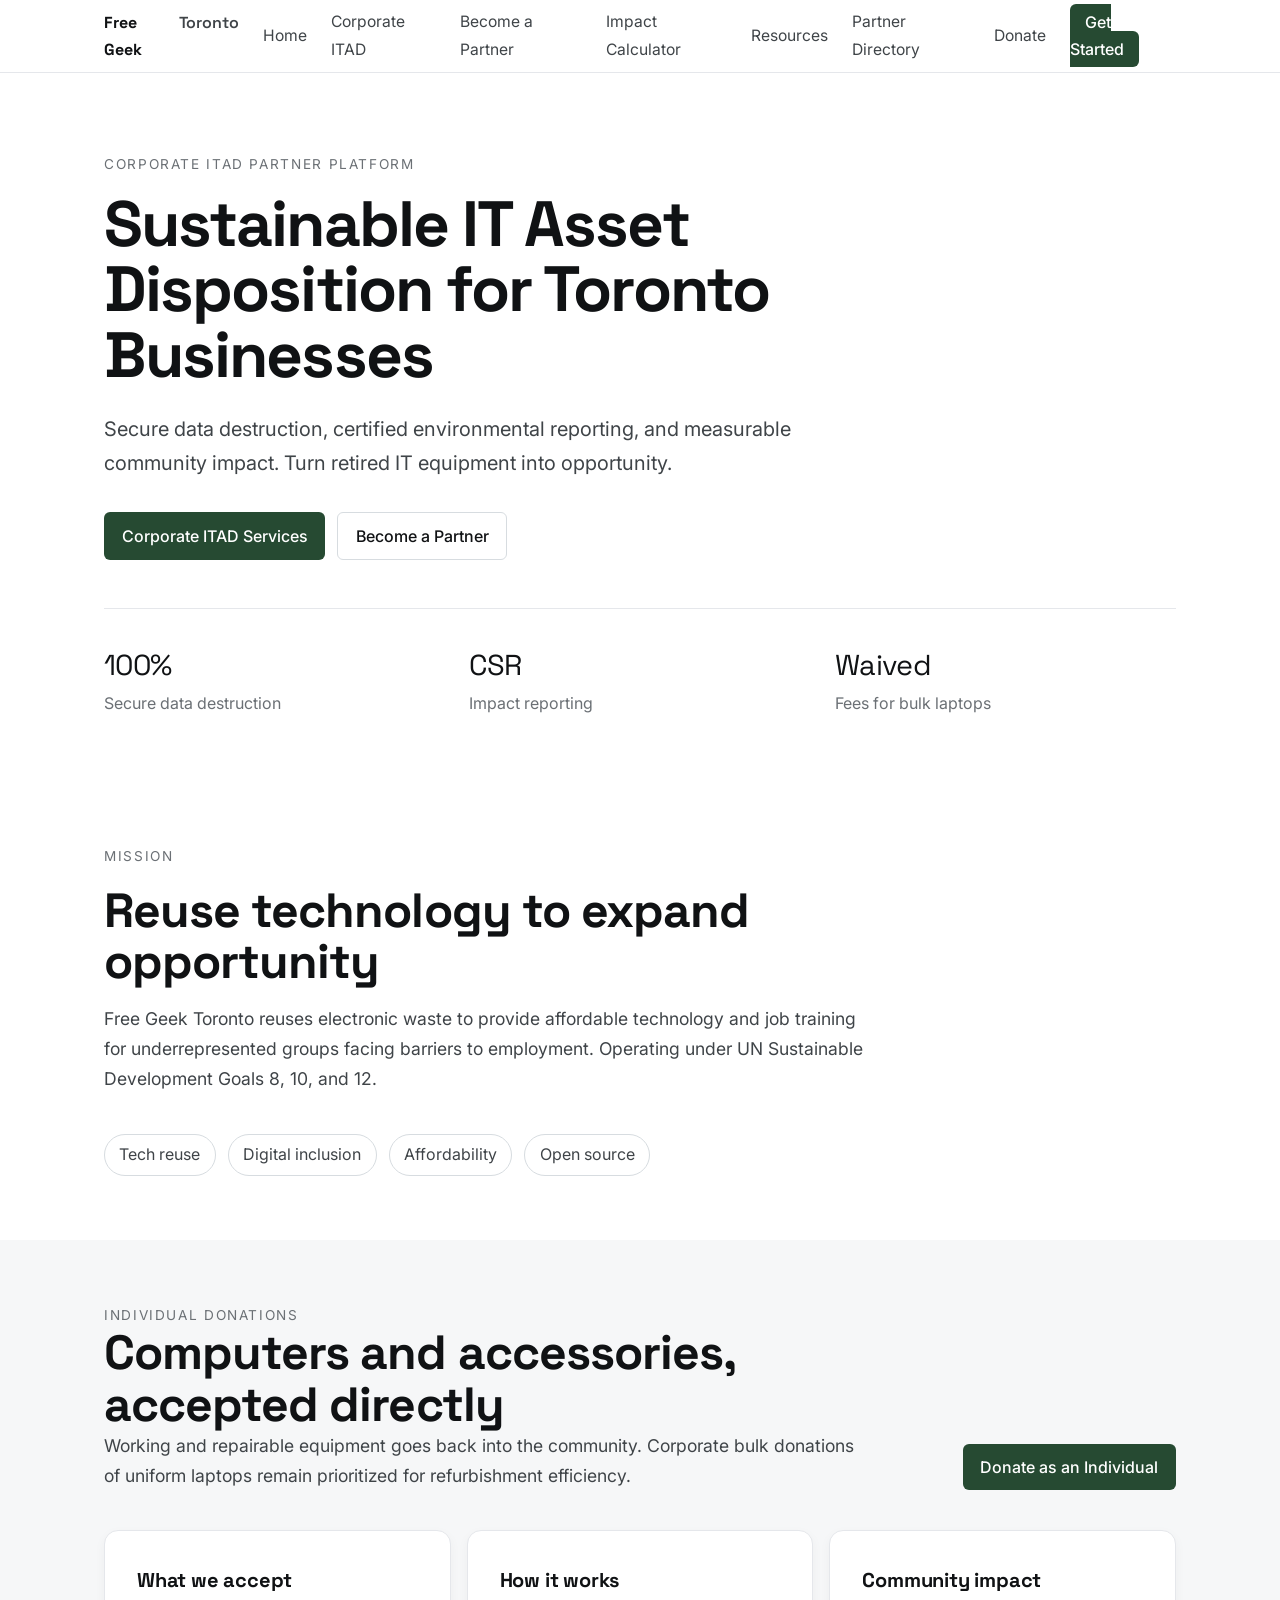
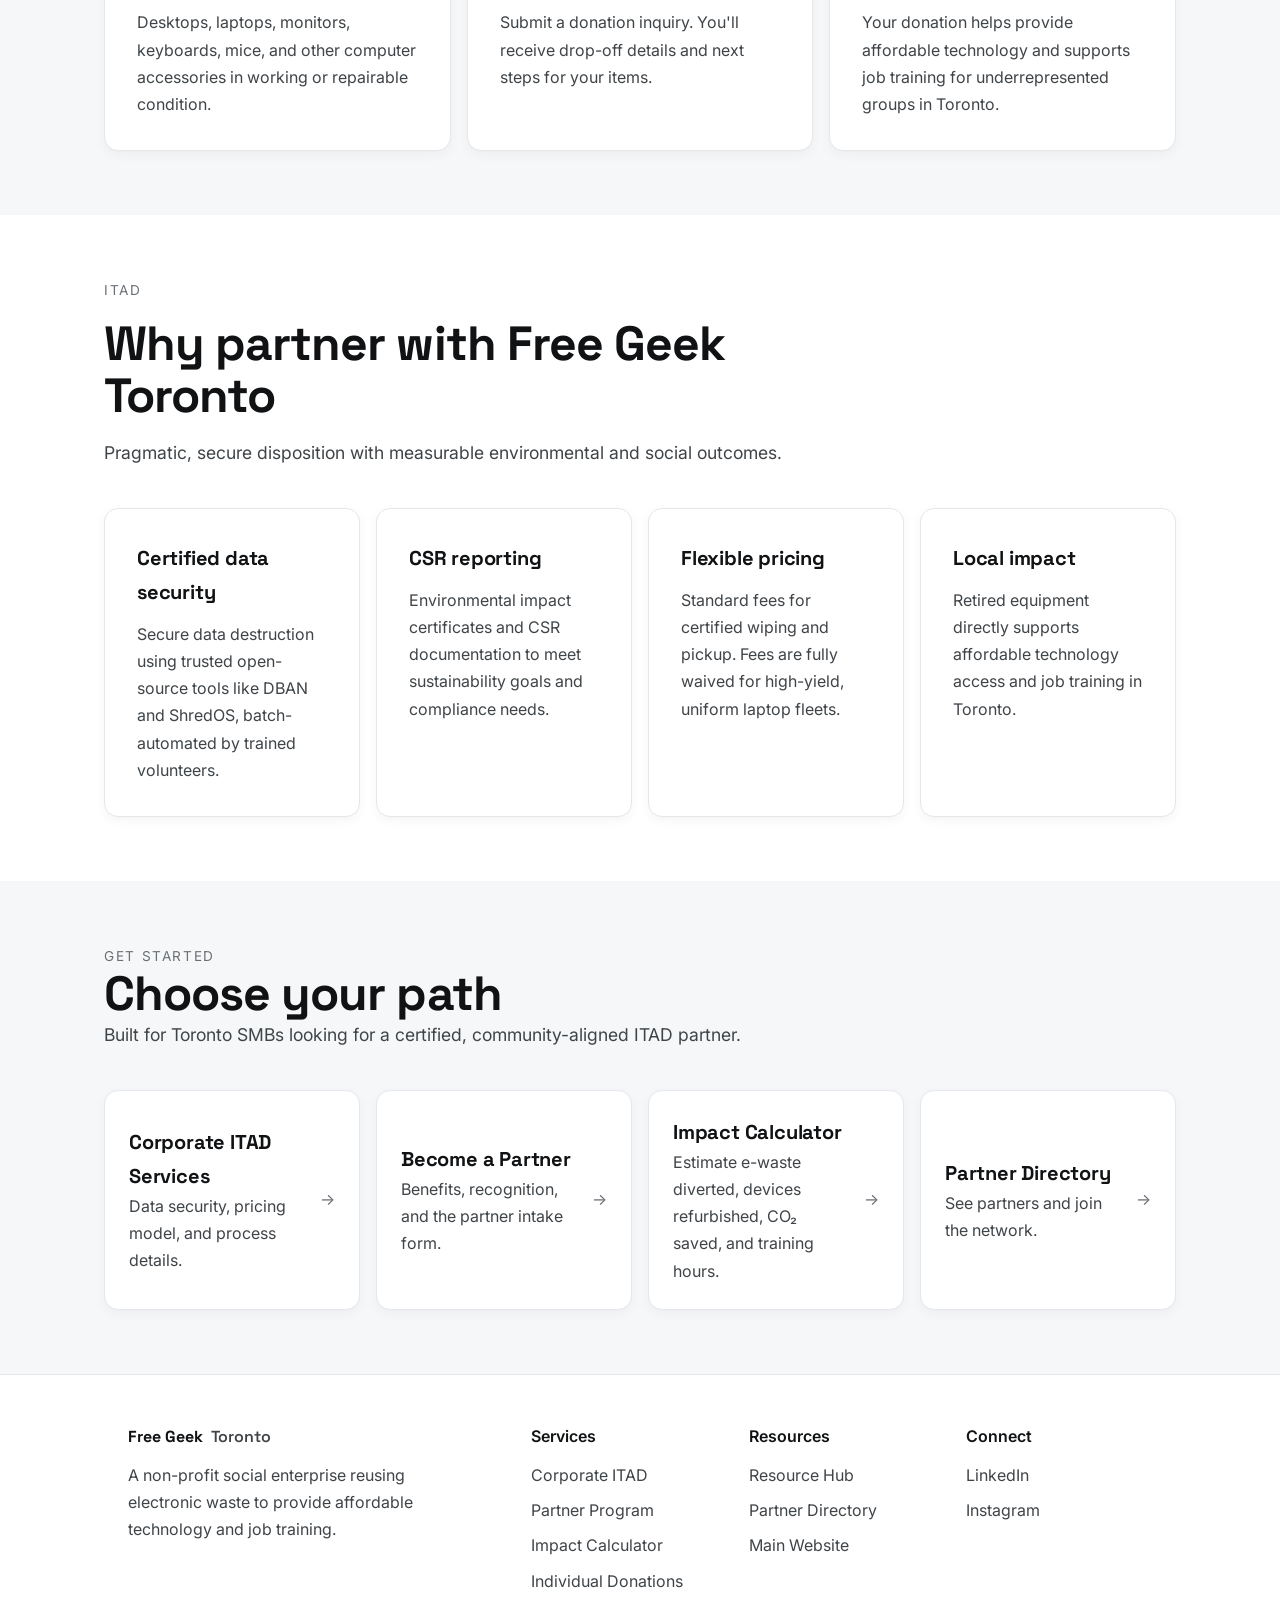
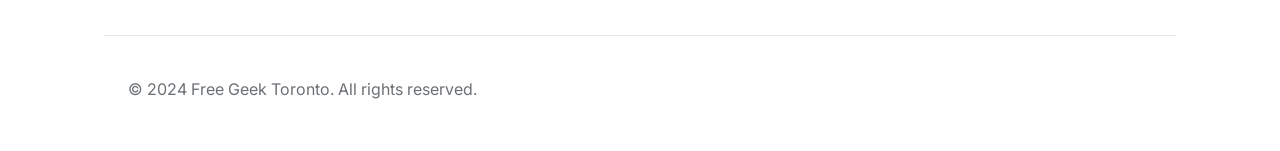
==== commit 5a4e5050: "Add files via upload" ====
--- a/index.html
+++ b/index.html
@@ -7,11 +7,10 @@
     <meta name="description" content="Free Geek Toronto - Certified IT Asset Disposition for Toronto SMBs. Secure data destruction, CSR reporting, and community impact.">
     <link rel="preconnect" href="https://fonts.googleapis.com">
     <link rel="preconnect" href="https://fonts.gstatic.com" crossorigin>
-    <link href="https://fonts.googleapis.com/css2?family=Inter:wght@400;500;600;700&family=Space+Grotesk:wght@500;600;700&display=swap" rel="stylesheet">
+    <link href="https://fonts.googleapis.com/css2?family=Inter:wght@400;500;600&family=Space+Grotesk:wght@600;700&display=swap" rel="stylesheet">
     <link rel="stylesheet" href="style.css">
 </head>
 <body>
-    <!-- Navigation -->
     <nav class="nav">
         <div class="nav-container">
             <div class="nav-brand">
@@ -24,208 +23,198 @@
                 <span></span>
             </button>
             <ul class="nav-menu" id="nav-menu">
-                <li class="nav-item">
-                    <a href="#home" class="nav-link">Home</a>
-                </li>
-                <li class="nav-item">
-                    <a href="itad.html" class="nav-link">Corporate ITAD</a>
-                </li>
-                <li class="nav-item">
-                    <a href="partners.html" class="nav-link">Become a Partner</a>
-                </li>
-                <li class="nav-item">
-                    <a href="calculator.html" class="nav-link">Impact Calculator</a>
-                </li>
-                <li class="nav-item">
-                    <a href="resources.html" class="nav-link">Resources</a>
-                </li>
-                <li class="nav-item">
-                    <a href="directory.html" class="nav-link">Partner Directory</a>
-                </li>
-                <li class="nav-item nav-item-cta">
-                    <a href="partners.html#partner-form" class="nav-cta">Get Started</a>
-                </li>
+                <li class="nav-item"><a href="index.html" class="nav-link">Home</a></li>
+                <li class="nav-item"><a href="itad.html" class="nav-link">Corporate ITAD</a></li>
+                <li class="nav-item"><a href="partners.html" class="nav-link">Become a Partner</a></li>
+                <li class="nav-item"><a href="calculator.html" class="nav-link">Impact Calculator</a></li>
+                <li class="nav-item"><a href="resources.html" class="nav-link">Resources</a></li>
+                <li class="nav-item"><a href="directory.html" class="nav-link">Partner Directory</a></li>
+                <li class="nav-item"><a href="donate.html" class="nav-link">Donate</a></li>
+                <li class="nav-item nav-item-cta"><a href="partners.html#partner-form" class="nav-cta">Get Started</a></li>
             </ul>
         </div>
     </nav>
 
-    <!-- Hero Section -->
-    <header id="home" class="hero">
+    <header class="hero">
         <div class="hero-container">
             <div class="hero-content">
-                <div class="hero-badge">B2B ITAD Partner Platform</div>
+                <p class="hero-kicker">Corporate ITAD Partner Platform</p>
                 <h1 class="hero-title">Sustainable IT Asset Disposition for Toronto Businesses</h1>
-                <p class="hero-subtitle">Secure data destruction, certified environmental reporting, and community impact. Turn your retired IT equipment into opportunity.</p>
+                <p class="hero-subtitle">Secure data destruction, certified environmental reporting, and measurable community impact. Turn retired IT equipment into opportunity.</p>
                 <div class="hero-actions">
                     <a href="itad.html" class="btn btn-primary">Corporate ITAD Services</a>
-                    <a href="partners.html" class="btn btn-secondary">Become a Partner</a>
-                </div>
-                <div class="hero-stats">
-                    <div class="hero-stat">
-                        <div class="hero-stat-number">100%</div>
-                        <div class="hero-stat-label">Secure Data Destruction</div>
-                    </div>
-                    <div class="hero-stat">
-                        <div class="hero-stat-number">CSR</div>
-                        <div class="hero-stat-label">Impact Reporting</div>
-                    </div>
-                    <div class="hero-stat">
-                        <div class="hero-stat-number">Free</div>
-                        <div class="hero-stat-label">Fees for Bulk Laptops</div>
-                    </div>
-                </div>
-            </div>
-            <div class="hero-visual">
-                <div class="hero-card">
-                    <h3>Environmental Impact</h3>
-                    <p>Divert e-waste from landfills, reduce carbon footprint</p>
-                </div>
-                <div class="hero-card">
-                    <h3>Data Security</h3>
-                    <p>DBAN &amp; ShredOS certified data sanitization</p>
-                </div>
-                <div class="hero-card">
-                    <h3>Community Impact</h3>
-                    <p>Refurbished tech for underrepresented communities</p>
+                    <a href="partners.html" class="btn btn-ghost">Become a Partner</a>
+                </div>
+                <div class="hero-metrics">
+                    <div class="hero-metric">
+                        <div class="hero-metric-value">100%</div>
+                        <div class="hero-metric-label">Secure data destruction</div>
+                    </div>
+                    <div class="hero-metric">
+                        <div class="hero-metric-value">CSR</div>
+                        <div class="hero-metric-label">Impact reporting</div>
+                    </div>
+                    <div class="hero-metric">
+                        <div class="hero-metric-value">Waived</div>
+                        <div class="hero-metric-label">Fees for bulk laptops</div>
+                    </div>
                 </div>
             </div>
         </div>
     </header>
 
-    <!-- Mission Statement -->
-    <section class="mission">
-        <div class="container">
-            <div class="mission-content">
-                <h2 class="section-title">Our Mission</h2>
-                <p class="mission-text">Free Geek Toronto reuses electronic waste to provide affordable technology and job training for underrepresented groups facing barriers to employment. We operate under UN Sustainable Development Goals 8, 10, and 12.</p>
-                <div class="mission-values">
-                    <div class="mission-value">Tech Reuse</div>
-                    <div class="mission-value">Digital Inclusion</div>
-                    <div class="mission-value">Affordability</div>
-                    <div class="mission-value">Open Source</div>
-                </div>
-            </div>
-        </div>
-    </section>
-
-    <!-- Individual Donations -->
     <section class="section">
         <div class="container">
-            <div class="section-header">
-                <h2 class="section-title section-title-center">Individual Donations</h2>
-                <p class="section-lead">We accept individual donations of computers and computer accessories</p>
-            </div>
-            <div class="feature-grid">
-                <div class="feature-card">
-                    <h3>What We Accept</h3>
-                    <p>We accept working and repairable computers, laptops, monitors, keyboards, mice, and other computer accessories from individuals.</p>
-                </div>
-                <div class="feature-card">
-                    <h3>Donation Process</h3>
-                    <p>All individual donations go through our donation intake process. While we welcome individual contributions, corporate bulk donations of uniform laptops receive priority for refurbishment efficiency.</p>
-                </div>
-                <div class="feature-card">
-                    <h3>Community Impact</h3>
-                    <p>Your individual donation helps provide affordable technology and supports our job training programs for underrepresented groups in Toronto.</p>
-                </div>
-            </div>
-            <div style="text-align: center; margin-top: var(--space-2xl);">
-                <a href="donate.html" class="btn btn-primary">Donate as an Individual</a>
-            </div>
-        </div>
-    </section>
-
-    <!-- Value Proposition -->
-    <section class="value-prop">
-        <div class="container">
-            <h2 class="section-title section-title-center">Why Choose Free Geek Toronto as Your ITAD Partner</h2>
-            <div class="value-grid">
-                <div class="value-card">
-                    <h3>Certified Data Security</h3>
-                    <p>We perform secure data destruction using trusted open-source tools like DBAN and ShredOS, batch-automated by our trained volunteers with full audit trails.</p>
-                </div>
-                <div class="value-card">
-                    <h3>CSR &amp; Environmental Reporting</h3>
-                    <p>Receive detailed environmental impact certificates and CSR reporting documentation to meet your sustainability goals and compliance requirements.</p>
-                </div>
-                <div class="value-card">
-                    <h3>Flexible Pricing Model</h3>
-                    <p>Standard fees for certified data wiping and hardware pickup, but fees are fully waived if you donate high-yield, uniform laptop fleets.</p>
-                </div>
-                <div class="value-card">
-                    <h3>Community Impact</h3>
-                    <p>Your retired equipment directly supports affordable technology access and job training for underrepresented groups in Toronto.</p>
-                </div>
-            </div>
-        </div>
-    </section>
-
-    <!-- Quick Links -->
-    <section class="quick-links">
-        <div class="container">
-            <h2 class="section-title section-title-center">Get Started Today</h2>
-            <div class="quick-grid">
-                <a href="itad.html" class="quick-card">
-                    <h3>Learn About ITAD Services</h3>
-                    <p>Understand our data security, pricing, and process</p>
-                    <span class="quick-arrow">→</span>
-                </a>
-                <a href="partners.html" class="quick-card">
-                    <h3>Become a Corporate Partner</h3>
-                    <p>Join our partner network and access benefits</p>
-                    <span class="quick-arrow">→</span>
-                </a>
-                <a href="calculator.html" class="quick-card">
-                    <h3>Calculate Your Impact</h3>
-                    <p>See how your fleet helps the community</p>
-                    <span class="quick-arrow">→</span>
-                </a>
-                <a href="directory.html" class="quick-card">
-                    <h3>View Partner Directory</h3>
-                    <p>See who's already making an impact</p>
-                    <span class="quick-arrow">→</span>
-                </a>
-            </div>
-        </div>
-    </section>
-
-    <!-- Footer -->
+            <header class="section-header">
+                <p class="section-kicker">Mission</p>
+                <h2 class="section-title">Reuse technology to expand opportunity</h2>
+                <p class="section-lead">Free Geek Toronto reuses electronic waste to provide affordable technology and job training for underrepresented groups facing barriers to employment. Operating under UN Sustainable Development Goals 8, 10, and 12.</p>
+            </header>
+            <div class="values-row">
+                <span class="value-pill">Tech reuse</span>
+                <span class="value-pill">Digital inclusion</span>
+                <span class="value-pill">Affordability</span>
+                <span class="value-pill">Open source</span>
+            </div>
+        </div>
+    </section>
+
+    <section class="section section-muted">
+        <div class="container">
+            <header class="section-header section-header-split">
+                <div>
+                    <p class="section-kicker">Individual Donations</p>
+                    <h2 class="section-title">Computers and accessories, accepted directly</h2>
+                    <p class="section-lead">Working and repairable equipment goes back into the community. Corporate bulk donations of uniform laptops remain prioritized for refurbishment efficiency.</p>
+                </div>
+                <div class="section-header-action">
+                    <a href="donate.html" class="btn btn-primary">Donate as an Individual</a>
+                </div>
+            </header>
+            <div class="grid-3">
+                <article class="card">
+                    <h3 class="card-title">What we accept</h3>
+                    <p class="card-text">Desktops, laptops, monitors, keyboards, mice, and other computer accessories in working or repairable condition.</p>
+                </article>
+                <article class="card">
+                    <h3 class="card-title">How it works</h3>
+                    <p class="card-text">Submit a donation inquiry. You'll receive drop-off details and next steps for your items.</p>
+                </article>
+                <article class="card">
+                    <h3 class="card-title">Community impact</h3>
+                    <p class="card-text">Your donation helps provide affordable technology and supports job training for underrepresented groups in Toronto.</p>
+                </article>
+            </div>
+        </div>
+    </section>
+
+    <section class="section">
+        <div class="container">
+            <header class="section-header">
+                <p class="section-kicker">ITAD</p>
+                <h2 class="section-title">Why partner with Free Geek Toronto</h2>
+                <p class="section-lead">Pragmatic, secure disposition with measurable environmental and social outcomes.</p>
+            </header>
+            <div class="grid-4">
+                <article class="card">
+                    <h3 class="card-title">Certified data security</h3>
+                    <p class="card-text">Secure data destruction using trusted open-source tools like DBAN and ShredOS, batch-automated by trained volunteers.</p>
+                </article>
+                <article class="card">
+                    <h3 class="card-title">CSR reporting</h3>
+                    <p class="card-text">Environmental impact certificates and CSR documentation to meet sustainability goals and compliance needs.</p>
+                </article>
+                <article class="card">
+                    <h3 class="card-title">Flexible pricing</h3>
+                    <p class="card-text">Standard fees for certified wiping and pickup. Fees are fully waived for high-yield, uniform laptop fleets.</p>
+                </article>
+                <article class="card">
+                    <h3 class="card-title">Local impact</h3>
+                    <p class="card-text">Retired equipment directly supports affordable technology access and job training in Toronto.</p>
+                </article>
+            </div>
+        </div>
+    </section>
+
+    <section class="section section-muted">
+        <div class="container">
+            <header class="section-header section-header-split">
+                <div>
+                    <p class="section-kicker">Get started</p>
+                    <h2 class="section-title">Choose your path</h2>
+                    <p class="section-lead">Built for Toronto SMBs looking for a certified, community-aligned ITAD partner.</p>
+                </div>
+            </header>
+            <div class="grid-4">
+                <a class="link-card" href="itad.html">
+                    <div>
+                        <h3 class="card-title">Corporate ITAD Services</h3>
+                        <p class="card-text">Data security, pricing model, and process details.</p>
+                    </div>
+                    <span class="link-card-arrow">→</span>
+                </a>
+                <a class="link-card" href="partners.html">
+                    <div>
+                        <h3 class="card-title">Become a Partner</h3>
+                        <p class="card-text">Benefits, recognition, and the partner intake form.</p>
+                    </div>
+                    <span class="link-card-arrow">→</span>
+                </a>
+                <a class="link-card" href="calculator.html">
+                    <div>
+                        <h3 class="card-title">Impact Calculator</h3>
+                        <p class="card-text">Estimate e-waste diverted, devices refurbished, CO₂ saved, and training hours.</p>
+                    </div>
+                    <span class="link-card-arrow">→</span>
+                </a>
+                <a class="link-card" href="directory.html">
+                    <div>
+                        <h3 class="card-title">Partner Directory</h3>
+                        <p class="card-text">See partners and join the network.</p>
+                    </div>
+                    <span class="link-card-arrow">→</span>
+                </a>
+            </div>
+        </div>
+    </section>
+
     <footer class="footer">
         <div class="container">
-            <div class="footer-content">
-                <div class="footer-section">
+            <div class="footer-grid">
+                <div>
                     <div class="footer-brand">
                         <span class="footer-logo">Free Geek</span>
                         <span class="footer-subtitle">Toronto</span>
                     </div>
-                    <p class="footer-description">A non-profit social enterprise reusing electronic waste to provide affordable technology and job training.</p>
-                </div>
-                <div class="footer-section">
-                    <h4>Services</h4>
-                    <ul class="footer-links">
+                    <p class="footer-text">A non-profit social enterprise reusing electronic waste to provide affordable technology and job training.</p>
+                </div>
+                <div>
+                    <h4 class="footer-heading">Services</h4>
+                    <ul class="footer-list">
                         <li><a href="itad.html">Corporate ITAD</a></li>
                         <li><a href="partners.html">Partner Program</a></li>
                         <li><a href="calculator.html">Impact Calculator</a></li>
+                        <li><a href="donate.html">Individual Donations</a></li>
                     </ul>
                 </div>
-                <div class="footer-section">
-                    <h4>Resources</h4>
-                    <ul class="footer-links">
+                <div>
+                    <h4 class="footer-heading">Resources</h4>
+                    <ul class="footer-list">
                         <li><a href="resources.html">Resource Hub</a></li>
                         <li><a href="directory.html">Partner Directory</a></li>
                         <li><a href="https://freegeektoronto.org/" target="_blank" rel="noopener">Main Website</a></li>
                     </ul>
                 </div>
-                <div class="footer-section">
-                    <h4>Connect</h4>
-                    <ul class="footer-links">
+                <div>
+                    <h4 class="footer-heading">Connect</h4>
+                    <ul class="footer-list">
                         <li><a href="https://www.linkedin.com/company/freegeektoronto/" target="_blank" rel="noopener">LinkedIn</a></li>
                         <li><a href="https://www.instagram.com/freegeektoronto/" target="_blank" rel="noopener">Instagram</a></li>
                     </ul>
                 </div>
             </div>
             <div class="footer-bottom">
-                <p>&copy; 2024 Free Geek Toronto. All rights reserved.</p>
+                <p>© 2024 Free Geek Toronto. All rights reserved.</p>
             </div>
         </div>
     </footer>
--- a/style.css
+++ b/style.css
@@ -1,1615 +1,496 @@
-/* ===========================================================================
-   Free Geek Toronto - B2B Corporate ITAD & Partner Platform
-   Professional, intentional design balancing commercial B2B with nonprofit values
-   
-   Design philosophy:
-   - Clean, confident typography (Space Grotesk for display, Inter for body)
-   - Earthy, sustainable palette with tech-forward accents
-   - Purposeful spacing and hierarchy
-   - Accessible contrast ratios
-   =========================================================================== */
-
-/* ---------- 1. DESIGN TOKENS ------------------------------------------- */
+/* Free Geek Toronto - Refined, Apple-inspired design */
+
 :root {
-  /* Surfaces - Clean, professional */
-  --bg-primary: #ffffff;
-  --bg-secondary: #f8f9fa;
-  --bg-tertiary: #f1f3f5;
-  --bg-elevated: #ffffff;
-  
-  /* Text */
-  --text-primary: #1a1d21;
-  --text-secondary: #495057;
-  --text-muted: #6c757d;
-  --text-inverse: #ffffff;
-  
-  /* Brand Colors - Sustainable, tech-forward */
-  --brand-primary: #2d5f3b;      /* Forest green - environmental focus */
-  --brand-primary-hover: #1e4a2a;
-  --brand-secondary: #4a90e2;    /* Blue - tech/professional */
-  --brand-accent: #28a745;       /* Success green */
-  
-  /* Semantic */
-  --success: #28a745;
-  --warning: #ffc107;
-  --danger: #dc3545;
-  --info: #17a2b8;
-  
-  /* Borders */
-  --border-light: #e9ecef;
-  --border-medium: #dee2e6;
-  --border-dark: #ced4da;
-  
-  /* Shadows - subtle, purposeful */
-  --shadow-sm: 0 1px 2px 0 rgba(0, 0, 0, 0.05);
-  --shadow-md: 0 4px 6px -1px rgba(0, 0, 0, 0.1), 0 2px 4px -2px rgba(0, 0, 0, 0.1);
-  --shadow-lg: 0 10px 15px -3px rgba(0, 0, 0, 0.1), 0 4px 6px -4px rgba(0, 0, 0, 0.1);
-  --shadow-xl: 0 20px 25px -5px rgba(0, 0, 0, 0.1), 0 8px 10px -6px rgba(0, 0, 0, 0.1);
-  
-  /* Typography */
+  --bg: #ffffff;
+  --bg-muted: #f6f7f8;
+  --surface: #ffffff;
+  --ink: #101214;
+  --ink-secondary: #3f4448;
+  --ink-tertiary: #6b7075;
+  --border: #e5e7eb;
+  --border-strong: #d7dce0;
+  --brand: #264a32;
+  --brand-strong: #1d3727;
+  --accent: #2f7d4c;
+  --focus: rgba(47, 125, 76, 0.4);
+  --shadow: 0 1px 1px rgba(16, 18, 20, 0.01), 0 4px 12px rgba(16, 18, 20, 0.04);
+  --radius-sm: 6px;
+  --radius-md: 10px;
+  --radius-lg: 14px;
+  --space-1: 0.25rem;
+  --space-2: 0.5rem;
+  --space-3: 0.75rem;
+  --space-4: 1rem;
+  --space-5: 1.25rem;
+  --space-6: 1.5rem;
+  --space-8: 2rem;
+  --space-10: 2.5rem;
+  --space-12: 3rem;
+  --space-16: 4rem;
+  --space-20: 5rem;
+  --font-sans: 'Inter', -apple-system, BlinkMacSystemFont, 'Segoe UI', sans-serif;
   --font-display: 'Space Grotesk', -apple-system, BlinkMacSystemFont, 'Segoe UI', sans-serif;
-  --font-body: 'Inter', -apple-system, BlinkMacSystemFont, 'Segoe UI', Roboto, sans-serif;
-  --font-mono: 'SF Mono', Monaco, 'Cascadia Code', 'Roboto Mono', monospace;
-  
-  /* Spacing scale */
-  --space-xs: 0.5rem;
-  --space-sm: 0.75rem;
-  --space-md: 1rem;
-  --space-lg: 1.5rem;
-  --space-xl: 2rem;
-  --space-2xl: 3rem;
-  --space-3xl: 4rem;
-  --space-4xl: 6rem;
-  
-  /* Border radius */
-  --radius-sm: 4px;
-  --radius-md: 6px;
-  --radius-lg: 8px;
-  --radius-xl: 12px;
-}
-
-/* ---------- 2. RESET & BASE -------------------------------------------- */
-*,
-*::before,
-*::after {
+}
+
+* {
   box-sizing: border-box;
-}
-
-* {
-  margin: 0;
-  padding: 0;
 }
 
 html {
   scroll-behavior: smooth;
 }
 
-html, body {
-  height: 100%;
-}
-
 body {
-  font-family: var(--font-body);
+  margin: 0;
+  font-family: var(--font-sans);
   font-size: 16px;
   line-height: 1.7;
-  color: var(--text-primary);
-  background: var(--bg-primary);
+  color: var(--ink);
+  background: var(--bg);
+  text-rendering: optimizeLegibility;
   -webkit-font-smoothing: antialiased;
   -moz-osx-font-smoothing: grayscale;
 }
 
-img, picture, video, canvas, svg {
+img {
+  max-width: 100%;
   display: block;
-  max-width: 100%;
-}
-
-input, button, textarea, select {
-  font: inherit;
-}
-
-p, h1, h2, h3, h4, h5, h6 {
-  overflow-wrap: break-word;
-}
-
-#root, #__next {
-  isolation: isolate;
-}
-
-/* Focus styles for accessibility */
+}
+
+a {
+  color: inherit;
+}
+
 :focus-visible {
-  outline: 2px solid var(--brand-secondary);
+  outline: 2px solid var(--focus);
   outline-offset: 2px;
   border-radius: var(--radius-sm);
 }
 
-/* ---------- 3. NAVIGATION ----------------------------------------------- */
 .nav {
   position: sticky;
   top: 0;
-  z-index: 100;
+  z-index: 50;
   background: rgba(255, 255, 255, 0.98);
-  backdrop-filter: blur(10px);
-  -webkit-backdrop-filter: blur(10px);
-  border-bottom: 1px solid var(--border-light);
-  box-shadow: var(--shadow-sm);
+  backdrop-filter: saturate(180%) blur(12px);
+  -webkit-backdrop-filter: saturate(180%) blur(12px);
+  border-bottom: 1px solid var(--border);
 }
 
 .nav-container {
-  max-width: 1200px;
-  margin: 0 auto;
-  padding: 0 var(--space-xl);
   display: flex;
   align-items: center;
   justify-content: space-between;
-  min-height: 70px;
+  gap: var(--space-6);
+  max-width: 1120px;
+  margin: 0 auto;
+  padding: 0 var(--space-6);
+  min-height: 72px;
 }
 
 .nav-brand {
   display: flex;
   align-items: baseline;
-  gap: var(--space-xs);
+  gap: var(--space-2);
   font-family: var(--font-display);
 }
 
 .nav-logo {
-  font-size: 1.25rem;
   font-weight: 700;
-  color: var(--brand-primary);
+  letter-spacing: -0.01em;
 }
 
 .nav-subtitle {
-  font-size: 1rem;
+  color: var(--ink-secondary);
   font-weight: 600;
-  color: var(--text-secondary);
 }
 
 .nav-toggle {
   display: none;
   background: transparent;
-  border: 1px solid var(--border-medium);
-  padding: var(--space-xs) var(--space-sm);
+  border: 1px solid var(--border);
+  border-radius: var(--radius-sm);
+  padding: var(--space-2) var(--space-3);
   cursor: pointer;
-  border-radius: var(--radius-md);
 }
 
 .nav-toggle span {
   display: block;
-  width: 20px;
-  height: 2px;
-  background: var(--text-primary);
+  width: 18px;
+  height: 1px;
+  background: var(--ink);
   margin: 4px 0;
 }
 
 .nav-menu {
   display: flex;
   align-items: center;
+  gap: var(--space-6);
   list-style: none;
-  gap: var(--space-xl);
+  margin: 0;
+  padding: 0;
 }
 
 .nav-link {
   text-decoration: none;
-  color: var(--text-secondary);
-  font-weight: 500;
-  font-size: 0.9rem;
-  transition: color 0.2s ease;
-  padding: var(--space-xs) 0;
-  position: relative;
+  color: var(--ink-secondary);
+  font-size: 0.98rem;
+  transition: color 150ms ease;
 }
 
 .nav-link:hover {
-  color: var(--brand-primary);
-}
-
-.nav-link-active {
-  color: var(--brand-primary);
-  font-weight: 600;
-}
-
-.nav-link-active::after {
-  content: '';
-  position: absolute;
-  bottom: -2px;
-  left: 0;
-  width: 100%;
-  height: 2px;
-  background: var(--brand-primary);
-}
-
-.nav-item-cta {
-  margin-left: var(--space-md);
+  color: var(--ink);
 }
 
 .nav-cta {
   text-decoration: none;
-  background: var(--brand-primary);
-  color: var(--text-inverse);
-  padding: var(--space-sm) var(--space-lg);
-  border-radius: var(--radius-md);
-  font-weight: 600;
-  font-size: 0.9rem;
-  transition: background 0.2s ease;
-  display: inline-block;
+  color: var(--bg);
+  background: var(--brand);
+  padding: 0.5rem 0.95rem;
+  border-radius: var(--radius-sm);
+  font-weight: 500;
+  transition: background 150ms ease;
 }
 
 .nav-cta:hover {
-  background: var(--brand-primary-hover);
-}
-
-/* ---------- 4. CONTAINERS ----------------------------------------------- */
+  background: var(--brand-strong);
+}
+
+.hero {
+  padding: var(--space-20) 0 var(--space-16);
+}
+
+.hero-container {
+  max-width: 1120px;
+  margin: 0 auto;
+  padding: 0 var(--space-6);
+}
+
+.hero-kicker {
+  margin: 0 0 var(--space-4);
+  color: var(--ink-tertiary);
+  text-transform: uppercase;
+  letter-spacing: 0.12em;
+  font-size: 0.85rem;
+}
+
+.hero-title {
+  font-family: var(--font-display);
+  font-weight: 700;
+  font-size: clamp(2.4rem, 6vw, 4rem);
+  line-height: 1.02;
+  letter-spacing: -0.03em;
+  margin: 0 0 var(--space-6);
+  max-width: 880px;
+}
+
+.hero-subtitle {
+  margin: 0 0 var(--space-8);
+  max-width: 720px;
+  color: var(--ink-secondary);
+  font-size: clamp(1.05rem, 2vw, 1.25rem);
+}
+
+.hero-actions {
+  display: flex;
+  flex-wrap: wrap;
+  gap: var(--space-3);
+  margin-bottom: var(--space-12);
+}
+
+.btn {
+  display: inline-flex;
+  align-items: center;
+  gap: var(--space-2);
+  text-decoration: none;
+  border-radius: var(--radius-sm);
+  padding: 0.6rem 1.1rem;
+  font-weight: 500;
+  transition: all 150ms ease;
+}
+
+.btn-primary {
+  color: var(--bg);
+  background: var(--brand);
+}
+
+.btn-primary:hover {
+  background: var(--brand-strong);
+}
+
+.btn-ghost {
+  color: var(--ink);
+  border: 1px solid var(--border-strong);
+}
+
+.btn-ghost:hover {
+  background: var(--bg-muted);
+}
+
+.hero-metrics {
+  display: grid;
+  grid-template-columns: repeat(auto-fit, minmax(220px, 1fr));
+  gap: var(--space-6);
+  border-top: 1px solid var(--border);
+  padding-top: var(--space-8);
+}
+
+.hero-metric-value {
+  font-family: var(--font-display);
+  font-size: 1.8rem;
+  letter-spacing: -0.02em;
+}
+
+.hero-metric-label {
+  color: var(--ink-tertiary);
+}
+
+.section {
+  padding: var(--space-16) 0;
+}
+
+.section-muted {
+  background: var(--bg-muted);
+}
+
 .container {
-  max-width: 1200px;
+  max-width: 1120px;
   margin: 0 auto;
-  padding: 0 var(--space-xl);
-}
-
-/* ---------- 5. HERO SECTION -------------------------------------------- */
-.hero {
-  padding: var(--space-4xl) 0;
-  background: linear-gradient(135deg, var(--bg-primary) 0%, var(--bg-secondary) 100%);
-  border-bottom: 1px solid var(--border-light);
-}
-
-.hero-container {
-  max-width: 1200px;
-  margin: 0 auto;
-  padding: 0 var(--space-xl);
+  padding: 0 var(--space-6);
+}
+
+.section-header {
+  display: flex;
+  flex-direction: column;
+  gap: var(--space-4);
+  margin-bottom: var(--space-10);
+}
+
+.section-header-split {
+  flex-direction: row;
+  align-items: flex-end;
+  justify-content: space-between;
+  gap: var(--space-8);
+}
+
+.section-kicker {
+  margin: 0;
+  color: var(--ink-tertiary);
+  text-transform: uppercase;
+  letter-spacing: 0.12em;
+  font-size: 0.85rem;
+}
+
+.section-title {
+  font-family: var(--font-display);
+  font-weight: 700;
+  font-size: clamp(2rem, 4vw, 3rem);
+  letter-spacing: -0.02em;
+  line-height: 1.08;
+  margin: 0;
+  max-width: 760px;
+}
+
+.section-lead {
+  margin: 0;
+  color: var(--ink-secondary);
+  max-width: 760px;
+  font-size: clamp(1rem, 1.6vw, 1.1rem);
+}
+
+.values-row {
+  display: flex;
+  flex-wrap: wrap;
+  gap: var(--space-3);
+}
+
+.value-pill {
+  border: 1px solid var(--border-strong);
+  border-radius: 999px;
+  padding: 0.4rem 0.9rem;
+  color: var(--ink-secondary);
+}
+
+.grid-3 {
   display: grid;
-  grid-template-columns: 1.2fr 1fr;
-  gap: var(--space-3xl);
+  grid-template-columns: repeat(auto-fit, minmax(260px, 1fr));
+  gap: var(--space-4);
+}
+
+.grid-4 {
+  display: grid;
+  grid-template-columns: repeat(auto-fit, minmax(240px, 1fr));
+  gap: var(--space-4);
+}
+
+.card {
+  background: var(--surface);
+  border: 1px solid var(--border);
+  border-radius: var(--radius-lg);
+  padding: var(--space-8);
+  box-shadow: var(--shadow);
+  display: flex;
+  flex-direction: column;
+  gap: var(--space-3);
+}
+
+.section-muted .card {
+  background: var(--bg);
+}
+
+.card-title {
+  font-family: var(--font-display);
+  font-size: 1.25rem;
+  margin: 0;
+  letter-spacing: -0.01em;
+}
+
+.card-text {
+  margin: 0;
+  color: var(--ink-secondary);
+}
+
+.link-card {
+  text-decoration: none;
+  background: var(--surface);
+  border: 1px solid var(--border);
+  border-radius: var(--radius-lg);
+  padding: var(--space-6);
+  box-shadow: var(--shadow);
+  display: flex;
   align-items: center;
-}
-
-.hero-badge {
-  display: inline-block;
-  background: rgba(45, 95, 59, 0.1);
-  color: var(--brand-primary);
-  padding: var(--space-xs) var(--space-md);
-  border-radius: var(--radius-lg);
-  font-size: 0.875rem;
-  font-weight: 600;
-  margin-bottom: var(--space-lg);
-  border: 1px solid rgba(45, 95, 59, 0.2);
-}
-
-.hero-title {
-  font-family: var(--font-display);
-  font-size: 3rem;
-  font-weight: 700;
-  line-height: 1.15;
-  margin-bottom: var(--space-lg);
-  color: var(--text-primary);
-  letter-spacing: -0.02em;
-}
-
-.hero-subtitle {
-  font-size: 1.25rem;
-  color: var(--text-secondary);
-  margin-bottom: var(--space-xl);
-  line-height: 1.6;
-}
-
-.hero-actions {
-  display: flex;
-  gap: var(--space-md);
-  margin-bottom: var(--space-2xl);
-  flex-wrap: wrap;
-}
-
-.btn {
-  text-decoration: none;
-  display: inline-block;
-  padding: var(--space-sm) var(--space-xl);
-  border-radius: var(--radius-md);
-  font-weight: 600;
-  font-size: 0.95rem;
-  border: 2px solid transparent;
-  cursor: pointer;
-  transition: all 0.2s ease;
-  font-family: var(--font-body);
-}
-
-.btn-primary {
-  background: var(--brand-primary);
-  color: var(--text-inverse);
-}
-
-.btn-primary:hover {
-  background: var(--brand-primary-hover);
-  box-shadow: var(--shadow-md);
-}
-
-.btn-secondary {
-  background: transparent;
-  color: var(--brand-primary);
-  border-color: var(--brand-primary);
-}
-
-.btn-secondary:hover {
-  background: rgba(45, 95, 59, 0.05);
-}
-
-.btn-large {
-  padding: var(--space-md) var(--space-2xl);
-  font-size: 1rem;
-}
-
-.hero-stats {
-  display: grid;
-  grid-template-columns: repeat(3, 1fr);
-  gap: var(--space-lg);
-  padding-top: var(--space-xl);
-  border-top: 1px solid var(--border-light);
-}
-
-.hero-stat {
-  text-align: center;
-}
-
-.hero-stat-number {
-  font-family: var(--font-display);
-  font-size: 1.75rem;
-  font-weight: 700;
-  color: var(--brand-primary);
-  margin-bottom: var(--space-xs);
-}
-
-.hero-stat-label {
-  font-size: 0.875rem;
-  color: var(--text-muted);
-  font-weight: 500;
-}
-
-.hero-visual {
-  display: flex;
-  flex-direction: column;
-  gap: var(--space-md);
-}
-
-.hero-card {
-  background: var(--bg-elevated);
-  padding: var(--space-lg);
-  border-radius: var(--radius-xl);
-  border: 1px solid var(--border-light);
-  box-shadow: var(--shadow-md);
-  display: flex;
-  align-items: flex-start;
-  gap: var(--space-md);
-}
-
-.hero-card-icon {
-  font-size: 1.5rem;
-  flex-shrink: 0;
-}
-
-.hero-card h3 {
-  font-family: var(--font-display);
-  font-size: 1.1rem;
-  font-weight: 600;
-  margin-bottom: var(--space-xs);
-  color: var(--text-primary);
-}
-
-.hero-card p {
-  color: var(--text-secondary);
-  font-size: 0.9rem;
-  line-height: 1.5;
-}
-
-/* ---------- 6. SECTIONS ----------------------------------------------- */
-.section {
-  padding: var(--space-4xl) 0;
-}
-
-.section-alt {
-  background: var(--bg-secondary);
-}
-
-.section-header {
-  text-align: center;
-  max-width: 800px;
-  margin: 0 auto var(--space-3xl);
-}
-
-.section-title {
-  font-family: var(--font-display);
-  font-size: 2.25rem;
-  font-weight: 700;
-  margin-bottom: var(--space-md);
-  color: var(--text-primary);
-  letter-spacing: -0.01em;
-}
-
-.section-title-center {
-  text-align: center;
-}
-
-.section-lead {
-  font-size: 1.125rem;
-  color: var(--text-secondary);
-  line-height: 1.6;
-}
-
-/* ---------- 7. MISSION SECTION ----------------------------------------- */
-.mission {
-  padding: var(--space-3xl) 0;
-  background: var(--brand-primary);
-  color: var(--text-inverse);
-}
-
-.mission-content {
-  text-align: center;
-  max-width: 900px;
-  margin: 0 auto;
-}
-
-.mission .section-title {
-  color: var(--text-inverse);
-  margin-bottom: var(--space-lg);
-}
-
-.mission-text {
-  font-size: 1.25rem;
-  line-height: 1.6;
-  margin-bottom: var(--space-xl);
-  opacity: 0.95;
-}
-
-.mission-values {
-  display: flex;
-  justify-content: center;
-  gap: var(--space-xl);
-  flex-wrap: wrap;
-}
-
-.mission-value {
-  background: rgba(255, 255, 255, 0.15);
-  padding: var(--space-sm) var(--space-lg);
-  border-radius: var(--radius-lg);
-  font-weight: 600;
-  border: 1px solid rgba(255, 255, 255, 0.2);
-}
-
-/* ---------- 8. VALUE PROPOSITION --------------------------------------- */
-.value-grid {
-  display: grid;
-  grid-template-columns: repeat(auto-fit, minmax(280px, 1fr));
-  gap: var(--space-lg);
-}
-
-.value-card {
-  background: var(--bg-elevated);
-  padding: var(--space-xl);
-  border-radius: var(--radius-xl);
-  border: 1px solid var(--border-light);
-  box-shadow: var(--shadow-sm);
-  transition: box-shadow 0.2s ease;
-}
-
-.value-card:hover {
-  box-shadow: var(--shadow-md);
-}
-
-.value-icon {
-  font-size: 2rem;
-  margin-bottom: var(--space-md);
-}
-
-.value-card h3 {
-  font-family: var(--font-display);
-  font-size: 1.25rem;
-  font-weight: 600;
-  margin-bottom: var(--space-sm);
-  color: var(--text-primary);
-}
-
-.value-card p {
-  color: var(--text-secondary);
-  line-height: 1.6;
-}
-
-/* ---------- 9. QUICK LINKS --------------------------------------------- */
-.quick-grid {
-  display: grid;
-  grid-template-columns: repeat(auto-fit, minmax(250px, 1fr));
-  gap: var(--space-md);
-}
-
-.quick-card {
-  text-decoration: none;
-  background: var(--bg-elevated);
-  padding: var(--space-lg);
-  border-radius: var(--radius-xl);
-  border: 1px solid var(--border-light);
-  box-shadow: var(--shadow-sm);
-  transition: all 0.2s ease;
-  display: block;
-  position: relative;
-}
-
-.quick-card:hover {
-  box-shadow: var(--shadow-md);
-  border-color: var(--brand-primary);
-  transform: translateY(-2px);
-}
-
-.quick-card h3 {
-  font-family: var(--font-display);
-  font-size: 1.1rem;
-  font-weight: 600;
-  margin-bottom: var(--space-xs);
-  color: var(--brand-primary);
-}
-
-.quick-card p {
-  color: var(--text-secondary);
-  font-size: 0.9rem;
-  margin-bottom: var(--space-sm);
-}
-
-.quick-arrow {
-  position: absolute;
-  top: var(--space-lg);
-  right: var(--space-lg);
-  color: var(--brand-primary);
-  font-weight: 600;
-}
-
-/* ---------- 10. FOOTER ------------------------------------------------ */
+  justify-content: space-between;
+  gap: var(--space-4);
+  transition: border-color 150ms ease, transform 150ms ease;
+}
+
+.section-muted .link-card {
+  background: var(--bg);
+}
+
+.link-card:hover {
+  border-color: var(--border-strong);
+  transform: translateY(-1px);
+}
+
+.link-card-arrow {
+  color: var(--ink-tertiary);
+}
+
 .footer {
-  background: var(--text-primary);
-  color: var(--text-inverse);
-  padding: var(--space-3xl) 0 var(--space-xl);
-}
-
-.footer-content {
+  border-top: 1px solid var(--border);
+  padding: var(--space-12) 0 var(--space-8);
+}
+
+.footer-grid {
   display: grid;
   grid-template-columns: 2fr 1fr 1fr 1fr;
-  gap: var(--space-2xl);
-  margin-bottom: var(--space-2xl);
+  gap: var(--space-8);
+  max-width: 1120px;
+  margin: 0 auto;
+  padding: 0 var(--space-6);
 }
 
 .footer-brand {
   display: flex;
   align-items: baseline;
-  gap: var(--space-xs);
-  font-family: var(--font-display);
-  margin-bottom: var(--space-md);
+  gap: var(--space-2);
+  font-family: var(--font-display);
+  margin-bottom: var(--space-3);
 }
 
 .footer-logo {
-  font-size: 1.25rem;
   font-weight: 700;
 }
 
 .footer-subtitle {
-  font-size: 1rem;
+  color: var(--ink-secondary);
   font-weight: 600;
-  opacity: 0.9;
-}
-
-.footer-description {
-  opacity: 0.8;
-  line-height: 1.6;
-  max-width: 300px;
-}
-
-.footer-section h4 {
-  font-family: var(--font-display);
-  font-size: 1rem;
+}
+
+.footer-text {
+  margin: 0;
+  color: var(--ink-secondary);
+  max-width: 320px;
+}
+
+.footer-heading {
+  margin: 0 0 var(--space-3);
   font-weight: 600;
-  margin-bottom: var(--space-md);
-}
-
-.footer-links {
+}
+
+.footer-list {
   list-style: none;
-}
-
-.footer-links li {
-  margin-bottom: var(--space-sm);
-}
-
-.footer-links a {
-  color: rgba(255, 255, 255, 0.8);
+  margin: 0;
+  padding: 0;
+  display: flex;
+  flex-direction: column;
+  gap: var(--space-2);
+}
+
+.footer-list a {
   text-decoration: none;
-  font-size: 0.9rem;
-  transition: color 0.2s ease;
-}
-
-.footer-links a:hover {
-  color: var(--text-inverse);
+  color: var(--ink-secondary);
+}
+
+.footer-list a:hover {
+  color: var(--ink);
 }
 
 .footer-bottom {
-  padding-top: var(--space-xl);
-  border-top: 1px solid rgba(255, 255, 255, 0.1);
-  text-align: center;
-  opacity: 0.7;
-  font-size: 0.875rem;
-}
-
-/* ---------- 11. PAGE HEADERS ------------------------------------------- */
-.page-header {
-  padding: var(--space-3xl) 0;
-  background: linear-gradient(135deg, var(--bg-secondary) 0%, var(--bg-primary) 100%);
-  border-bottom: 1px solid var(--border-light);
-}
-
-.page-title {
-  font-family: var(--font-display);
-  font-size: 2.5rem;
-  font-weight: 700;
-  margin-bottom: var(--space-md);
-  color: var(--text-primary);
-  letter-spacing: -0.01em;
-}
-
-.page-subtitle {
-  font-size: 1.25rem;
-  color: var(--text-secondary);
-}
-
-/* ---------- 12. FEATURE GRIDS (ITAD page) ----------------------------- */
-.feature-grid {
-  display: grid;
-  grid-template-columns: repeat(auto-fit, minmax(300px, 1fr));
-  gap: var(--space-lg);
-}
-
-.feature-card {
-  background: var(--bg-elevated);
-  padding: var(--space-xl);
-  border-radius: var(--radius-xl);
-  border: 1px solid var(--border-light);
-  box-shadow: var(--shadow-sm);
-}
-
-.feature-card h3 {
-  font-family: var(--font-display);
-  font-size: 1.25rem;
-  font-weight: 600;
-  margin-bottom: var(--space-sm);
-  color: var(--brand-primary);
-}
-
-.feature-card p {
-  color: var(--text-secondary);
-  line-height: 1.6;
-}
-
-/* ---------- 13. PRICING (ITAD page) ----------------------------------- */
-.pricing-grid {
-  display: grid;
-  grid-template-columns: repeat(auto-fit, minmax(300px, 1fr));
-  gap: var(--space-lg);
-  max-width: 800px;
-  margin: 0 auto;
-}
-
-.pricing-card {
-  background: var(--bg-elevated);
-  padding: var(--space-xl);
-  border-radius: var(--radius-xl);
-  border: 2px solid var(--border-light);
-  position: relative;
-  box-shadow: var(--shadow-sm);
-}
-
-.pricing-card-highlight {
-  border-color: var(--brand-primary);
-  box-shadow: var(--shadow-md);
-}
-
-.pricing-badge {
-  position: absolute;
-  top: -12px;
-  left: 50%;
-  transform: translateX(-50%);
-  background: var(--brand-primary);
-  color: var(--text-inverse);
-  padding: var(--space-xs) var(--space-lg);
-  border-radius: var(--radius-lg);
-  font-size: 0.875rem;
-  font-weight: 600;
-}
-
-.pricing-card h3 {
-  font-family: var(--font-display);
-  font-size: 1.5rem;
-  font-weight: 600;
-  margin-bottom: var(--space-md);
-  text-align: center;
-  margin-top: var(--space-sm);
-}
-
-.pricing-amount {
-  text-align: center;
-  font-size: 1.75rem;
-  font-weight: 700;
-  color: var(--text-secondary);
-  margin-bottom: var(--space-lg);
-  font-family: var(--font-display);
-}
-
-.pricing-amount-free {
-  color: var(--brand-accent);
-}
-
-.pricing-features {
-  list-style: none;
-  margin-bottom: var(--space-lg);
-}
-
-.pricing-features li {
-  padding: var(--space-xs) 0;
-  color: var(--text-secondary);
-  line-height: 1.5;
-}
-
-.pricing-note {
-  font-size: 0.875rem;
-  color: var(--text-muted);
-  text-align: center;
-  line-height: 1.5;
-}
-
-/* ---------- 14. MISCONCEPTIONS (ITAD page) ---------------------------- */
-.misconception-content {
-  max-width: 800px;
-  margin: 0 auto var(--space-2xl);
-}
-
-.misconception-item {
-  background: var(--bg-elevated);
-  padding: var(--space-lg);
-  border-radius: var(--radius-xl);
-  border: 1px solid var(--border-light);
-  margin-bottom: var(--space-md);
-  box-shadow: var(--shadow-sm);
-}
-
-.misconception-item h3 {
-  font-family: var(--font-display);
-  font-size: 1.1rem;
-  font-weight: 600;
-  margin-bottom: var(--space-sm);
-  color: var(--brand-primary);
-}
-
-.misconception-item p {
-  color: var(--text-secondary);
-  line-height: 1.6;
-}
-
-.cta-box {
-  text-align: center;
-  background: var(--bg-elevated);
-  padding: var(--space-2xl);
-  border-radius: var(--radius-xl);
-  border: 2px solid var(--brand-primary);
-  max-width: 600px;
-  margin: 0 auto;
-  box-shadow: var(--shadow-md);
-}
-
-.cta-box h3 {
-  font-family: var(--font-display);
-  font-size: 1.5rem;
-  font-weight: 600;
-  margin-bottom: var(--space-sm);
-  color: var(--brand-primary);
-}
-
-.cta-box p {
-  color: var(--text-secondary);
-  margin-bottom: var(--space-lg);
-  line-height: 1.6;
-}
-
-/* ---------- 15. BENEFITS (Partners page) ------------------------------- */
-.benefits-grid {
-  display: grid;
-  grid-template-columns: repeat(auto-fit, minmax(300px, 1fr));
-  gap: var(--space-lg);
-}
-
-.benefit-card {
-  background: var(--bg-elevated);
-  padding: var(--space-xl);
-  border-radius: var(--radius-xl);
-  border: 1px solid var(--border-light);
-  box-shadow: var(--shadow-sm);
-  text-align: center;
-}
-
-.benefit-icon {
-  font-size: 2.5rem;
-  margin-bottom: var(--space-md);
-}
-
-.benefit-card h3 {
-  font-family: var(--font-display);
-  font-size: 1.25rem;
-  font-weight: 600;
-  margin-bottom: var(--space-sm);
-  color: var(--brand-primary);
-}
-
-.benefit-card p {
-  color: var(--text-secondary);
-  line-height: 1.6;
-}
-
-/* ---------- 16. FORMS (Partners page) --------------------------------- */
-.form-container {
-  max-width: 800px;
-  margin: 0 auto;
-}
-
-.partner-form {
-  background: var(--bg-elevated);
-  padding: var(--space-2xl);
-  border-radius: var(--radius-xl);
-  border: 1px solid var(--border-light);
-  box-shadow: var(--shadow-md);
-}
-
-.form-section {
-  margin-bottom: var(--space-2xl);
-  padding-bottom: var(--space-2xl);
-  border-bottom: 1px solid var(--border-light);
-}
-
-.form-section:last-of-type {
-  border-bottom: none;
-  margin-bottom: var(--space-xl);
-  padding-bottom: 0;
-}
-
-.form-section h3 {
-  font-family: var(--font-display);
-  font-size: 1.25rem;
-  font-weight: 600;
-  margin-bottom: var(--space-lg);
-  color: var(--brand-primary);
-}
-
-.form-row {
-  display: grid;
-  grid-template-columns: 1fr 1fr;
-  gap: var(--space-md);
-  margin-bottom: var(--space-md);
-}
-
-.form-group {
-  margin-bottom: var(--space-md);
-}
-
-.form-label {
-  display: block;
-  margin-bottom: var(--space-xs);
-  font-weight: 500;
-  color: var(--text-primary);
-  font-size: 0.9rem;
-}
-
-.required {
-  color: var(--danger);
-}
-
-.form-input,
-.form-select,
-.form-textarea {
-  width: 100%;
-  padding: var(--space-sm) var(--space-md);
-  border: 1px solid var(--border-medium);
-  border-radius: var(--radius-md);
-  font-family: var(--font-body);
-  font-size: 0.95rem;
-  color: var(--text-primary);
-  background: var(--bg-primary);
-  transition: border-color 0.2s ease;
-}
-
-.form-input:focus,
-.form-select:focus,
-.form-textarea:focus {
-  outline: none;
-  border-color: var(--brand-secondary);
-}
-
-.form-textarea {
-  resize: vertical;
-  min-height: 100px;
-}
-
-.form-error {
-  color: var(--danger);
-  font-size: 0.8rem;
-  margin-top: var(--space-xs);
-  display: block;
-}
-
-.form-help {
-  color: var(--text-muted);
-  font-size: 0.8rem;
-  margin-top: var(--space-xs);
-  display: block;
-}
-
-.checkbox-group {
-  display: flex;
-  flex-direction: column;
-  gap: var(--space-sm);
-}
-
-.checkbox-label {
-  display: flex;
-  align-items: center;
-  gap: var(--space-sm);
-  cursor: pointer;
-  color: var(--text-secondary);
-}
-
-.checkbox-label input[type="checkbox"] {
-  width: 18px;
-  height: 18px;
-  cursor: pointer;
-}
-
-.form-notice {
-  background: rgba(23, 162, 184, 0.1);
-  border: 1px solid rgba(23, 162, 184, 0.3);
-  padding: var(--space-md);
-  border-radius: var(--radius-md);
-  margin-bottom: var(--space-lg);
-}
-
-.form-notice p {
-  color: var(--text-secondary);
-  font-size: 0.9rem;
-  line-height: 1.5;
-}
-
-.form-success {
-  background: var(--bg-elevated);
-  padding: var(--space-3xl);
-  border-radius: var(--radius-xl);
-  border: 2px solid var(--brand-accent);
-  text-align: center;
-  box-shadow: var(--shadow-md);
-}
-
-.success-icon {
-  width: 60px;
-  height: 60px;
-  background: var(--brand-accent);
-  color: var(--text-inverse);
-  border-radius: 50%;
-  display: flex;
-  align-items: center;
-  justify-content: center;
-  font-size: 1.75rem;
-  font-weight: 700;
-  margin: 0 auto var(--space-lg);
-}
-
-.form-success h3 {
-  font-family: var(--font-display);
-  font-size: 1.5rem;
-  font-weight: 600;
-  margin-bottom: var(--space-sm);
-  color: var(--brand-accent);
-}
-
-.form-success p {
-  color: var(--text-secondary);
-  margin-bottom: var(--space-lg);
-  line-height: 1.6;
-}
-
-/* ---------- 17. CALCULATOR --------------------------------------------- */
-.calculator-container {
-  display: grid;
-  grid-template-columns: 1fr 1.2fr;
-  gap: var(--space-2xl);
-  max-width: 1000px;
-  margin: 0 auto;
-}
-
-.calculator-inputs,
-.calculator-results {
-  background: var(--bg-elevated);
-  padding: var(--space-2xl);
-  border-radius: var(--radius-xl);
-  border: 1px solid var(--border-light);
-  box-shadow: var(--shadow-md);
-}
-
-.calculator-inputs h2,
-.calculator-results h2 {
-  font-family: var(--font-display);
-  font-size: 1.5rem;
-  font-weight: 600;
-  margin-bottom: var(--space-xl);
-  color: var(--brand-primary);
-}
-
-.calculator-group {
-  margin-bottom: var(--space-xl);
-}
-
-.calculator-label {
-  display: block;
-  margin-bottom: var(--space-md);
-  font-weight: 600;
-  color: var(--text-primary);
-}
-
-.slider-container {
-  margin-bottom: var(--space-sm);
-}
-
-.calculator-slider {
-  width: 100%;
-  height: 6px;
-  border-radius: 3px;
-  background: var(--border-medium);
-  outline: none;
-  -webkit-appearance: none;
-}
-
-.calculator-slider::-webkit-slider-thumb {
-  -webkit-appearance: none;
-  appearance: none;
-  width: 24px;
-  height: 24px;
-  border-radius: 50%;
-  background: var(--brand-primary);
-  cursor: pointer;
-  border: 2px solid white;
-  box-shadow: var(--shadow-md);
-}
-
-.calculator-slider::-moz-range-thumb {
-  width: 24px;
-  height: 24px;
-  border-radius: 50%;
-  background: var(--brand-primary);
-  cursor: pointer;
-  border: 2px solid white;
-  box-shadow: var(--shadow-md);
-}
-
-.slider-values {
-  display: flex;
-  justify-content: space-between;
-  font-size: 0.8rem;
-  color: var(--text-muted);
-}
-
-.calculator-display {
-  text-align: center;
-  font-size: 1.5rem;
-  font-weight: 700;
-  color: var(--brand-primary);
-  font-family: var(--font-display);
-  padding: var(--space-md);
-  background: rgba(45, 95, 59, 0.1);
-  border-radius: var(--radius-md);
-}
-
-.calculator-select {
-  width: 100%;
-  padding: var(--space-sm) var(--space-md);
-  border: 1px solid var(--border-medium);
-  border-radius: var(--radius-md);
-  font-family: var(--font-body);
-  font-size: 0.95rem;
-  color: var(--text-primary);
-  background: var(--bg-primary);
-}
-
-.calculator-note {
-  background: rgba(23, 162, 184, 0.1);
-  border: 1px solid rgba(23, 162, 184, 0.3);
-  padding: var(--space-md);
-  border-radius: var(--radius-md);
-}
-
-.calculator-note p {
-  color: var(--text-secondary);
-  font-size: 0.875rem;
-  line-height: 1.5;
-}
-
-.result-cards {
-  display: flex;
-  flex-direction: column;
-  gap: var(--space-md);
-  margin-bottom: var(--space-xl);
-}
-
-.result-card {
-  display: flex;
-  align-items: center;
-  gap: var(--space-md);
-  padding: var(--space-lg);
-  border-radius: var(--radius-lg);
-  border: 1px solid var(--border-light);
-}
-
-.result-card-primary {
-  background: rgba(45, 95, 59, 0.08);
-  border-color: rgba(45, 95, 59, 0.3);
-}
-
-.result-card-secondary {
-  background: rgba(74, 144, 226, 0.08);
-  border-color: rgba(74, 144, 226, 0.3);
-}
-
-.result-card-tertiary {
-  background: rgba(40, 167, 69, 0.08);
-  border-color: rgba(40, 167, 69, 0.3);
-}
-
-.result-card-quaternary {
-  background: rgba(255, 193, 7, 0.08);
-  border-color: rgba(255, 193, 7, 0.3);
-}
-
-.result-icon {
-  font-size: 1.75rem;
-  flex-shrink: 0;
-}
-
-.result-content {
-  flex: 1;
-}
-
-.result-number {
-  font-size: 1.75rem;
-  font-weight: 700;
-  font-family: var(--font-display);
-  margin-bottom: var(--space-xs);
-}
-
-.result-card-primary .result-number {
-  color: var(--brand-primary);
-}
-
-.result-card-secondary .result-number {
-  color: var(--brand-secondary);
-}
-
-.result-card-tertiary .result-number {
-  color: var(--brand-accent);
-}
-
-.result-card-quaternary .result-number {
-  color: #d97706;
-}
-
-.result-label {
-  font-size: 0.875rem;
-  color: var(--text-secondary);
-  font-weight: 500;
-}
-
-.calculator-cta {
-  text-align: center;
-  padding-top: var(--space-lg);
-  border-top: 1px solid var(--border-light);
-}
-
-.calculator-cta p {
-  color: var(--text-secondary);
-  margin-bottom: var(--space-md);
-}
-
-/* ---------- 18. RESOURCES ---------------------------------------------- */
-.resource-categories {
-  display: flex;
-  gap: var(--space-sm);
-  margin-bottom: var(--space-2xl);
-  flex-wrap: wrap;
-  justify-content: center;
-}
-
-.resource-filter {
-  padding: var(--space-xs) var(--space-lg);
-  background: var(--bg-elevated);
-  border: 1px solid var(--border-medium);
-  border-radius: var(--radius-lg);
-  color: var(--text-secondary);
-  font-family: var(--font-body);
-  font-size: 0.9rem;
-  cursor: pointer;
-  transition: all 0.2s ease;
-}
-
-.resource-filter:hover {
-  border-color: var(--brand-primary);
-  color: var(--brand-primary);
-}
-
-.resource-filter.active {
-  background: var(--brand-primary);
-  color: var(--text-inverse);
-  border-color: var(--brand-primary);
-}
-
-.resources-grid {
-  display: grid;
-  grid-template-columns: repeat(auto-fit, minmax(320px, 1fr));
-  gap: var(--space-lg);
-}
-
-.resource-card {
-  background: var(--bg-elevated);
-  padding: var(--space-xl);
-  border-radius: var(--radius-xl);
-  border: 1px solid var(--border-light);
-  box-shadow: var(--shadow-sm);
-  transition: box-shadow 0.2s ease;
-  display: flex;
-  flex-direction: column;
-}
-
-.resource-card:hover {
-  box-shadow: var(--shadow-md);
-}
-
-.resource-badge {
-  display: inline-block;
-  background: rgba(45, 95, 59, 0.1);
-  color: var(--brand-primary);
-  padding: var(--space-xs) var(--space-sm);
-  border-radius: var(--radius-md);
-  font-size: 0.75rem;
-  font-weight: 600;
-  margin-bottom: var(--space-md);
-  align-self: flex-start;
-}
-
-.resource-card h3 {
-  font-family: var(--font-display);
-  font-size: 1.2rem;
-  font-weight: 600;
-  margin-bottom: var(--space-sm);
-  color: var(--text-primary);
-  line-height: 1.4;
-}
-
-.resource-description {
-  color: var(--text-secondary);
-  line-height: 1.6;
-  margin-bottom: var(--space-md);
-  flex: 1;
-}
-
-.resource-meta {
-  display: flex;
-  gap: var(--space-md);
-  font-size: 0.8rem;
-  color: var(--text-muted);
-  margin-bottom: var(--space-md);
-}
-
-.resource-download {
-  text-decoration: none;
-  color: var(--brand-primary);
-  font-weight: 600;
-  font-size: 0.9rem;
-  transition: color 0.2s ease;
-}
-
-.resource-download:hover {
-  color: var(--brand-primary-hover);
-  text-decoration: underline;
-}
-
-.resource-notice {
-  text-align: center;
-  max-width: 700px;
-  margin: 0 auto;
-}
-
-.resource-notice h2 {
-  font-family: var(--font-display);
-  font-size: 1.75rem;
-  font-weight: 600;
-  margin-bottom: var(--space-md);
-  color: var(--brand-primary);
-}
-
-.resource-notice p {
-  color: var(--text-secondary);
-  margin-bottom: var(--space-md);
-  line-height: 1.6;
-}
-
-.resource-notice a {
-  color: var(--brand-primary);
-  font-weight: 600;
-}
-
-/* ---------- 19. DIRECTORY ---------------------------------------------- */
-.directory-intro {
-  text-align: center;
-  max-width: 700px;
-  margin: 0 auto var(--space-2xl);
-  color: var(--text-secondary);
-  font-size: 1.05rem;
-  line-height: 1.6;
-}
-
-.directory-grid {
-  display: grid;
-  grid-template-columns: repeat(auto-fit, minmax(280px, 1fr));
-  gap: var(--space-lg);
-}
-
-.partner-card {
-  background: var(--bg-elevated);
-  padding: var(--space-xl);
-  border-radius: var(--radius-xl);
-  border: 1px solid var(--border-light);
-  box-shadow: var(--shadow-sm);
-  text-align: center;
-}
-
-.partner-logo {
-  width: 60px;
-  height: 60px;
-  background: linear-gradient(135deg, var(--brand-primary), var(--brand-secondary));
-  color: var(--text-inverse);
-  border-radius: 50%;
-  display: flex;
-  align-items: center;
-  justify-content: center;
-  font-weight: 700;
-  font-size: 1.25rem;
-  margin: 0 auto var(--space-md);
-  font-family: var(--font-display);
-}
-
-.partner-card h3 {
-  font-family: var(--font-display);
-  font-size: 1.25rem;
-  font-weight: 600;
-  margin-bottom: var(--space-xs);
-  color: var(--text-primary);
-}
-
-.partner-industry {
-  color: var(--text-muted);
-  font-size: 0.9rem;
-  margin-bottom: var(--space-md);
-}
-
-.partner-impact {
-  background: var(--bg-secondary);
-  padding: var(--space-md);
-  border-radius: var(--radius-md);
-  margin-bottom: var(--space-md);
-}
-
-.impact-item {
-  color: var(--text-secondary);
-  font-size: 0.875rem;
-  margin-bottom: var(--space-xs);
-}
-
-.impact-item strong {
-  color: var(--brand-primary);
-}
-
-.partner-description {
-  color: var(--text-secondary);
-  font-size: 0.9rem;
-  line-height: 1.5;
-  margin-bottom: var(--space-lg);
-}
-
-.partner-card-empty {
-  border-style: dashed;
-  border-color: var(--border-dark);
-}
-
-.partner-placeholder {
-  width: 60px;
-  height: 60px;
-  background: var(--bg-tertiary);
-  color: var(--text-muted);
-  border-radius: 50%;
-  display: flex;
-  align-items: center;
-  justify-content: center;
-  font-size: 1.75rem;
-  font-weight: 600;
-  margin: 0 auto var(--space-md);
-  border: 2px dashed var(--border-dark);
-}
-
-.recognition-content {
-  text-align: center;
-  max-width: 800px;
-  margin: 0 auto;
-}
-
-.recognition-content h2 {
-  font-family: var(--font-display);
-  font-size: 1.75rem;
-  font-weight: 600;
-  margin-bottom: var(--space-md);
-  color: var(--brand-primary);
-}
-
-.recognition-content p {
-  color: var(--text-secondary);
-  margin-bottom: var(--space-xl);
-  line-height: 1.6;
-}
-
-.recognition-benefits {
-  display: grid;
-  grid-template-columns: repeat(auto-fit, minmax(250px, 1fr));
-  gap: var(--space-md);
-  text-align: left;
-}
-
-.recognition-item {
-  background: var(--bg-elevated);
-  padding: var(--space-md);
-  border-radius: var(--radius-md);
-  color: var(--text-secondary);
-  border: 1px solid var(--border-light);
-}
-
-/* ---------- 20. RESPONSIVE DESIGN -------------------------------------- */
-@media (max-width: 968px) {
-  .hero-container {
-    grid-template-columns: 1fr;
-    gap: var(--space-2xl);
-  }
-  
-  .hero-title {
-    font-size: 2.5rem;
-  }
-  
-  .footer-content {
+  max-width: 1120px;
+  margin: var(--space-10) auto 0;
+  padding: var(--space-6) var(--space-6) 0;
+  border-top: 1px solid var(--border);
+  color: var(--ink-tertiary);
+}
+
+@media (max-width: 1080px) {
+  .section-header-split {
+    flex-direction: column;
+    align-items: flex-start;
+  }
+  .footer-grid {
     grid-template-columns: 1fr 1fr;
   }
-  
-  .calculator-container {
-    grid-template-columns: 1fr;
-  }
-}
-
-@media (max-width: 768px) {
+}
+
+@media (max-width: 880px) {
   .nav-toggle {
-    display: block;
-  }
-  
+    display: inline-flex;
+    flex-direction: column;
+  }
   .nav-menu {
     position: absolute;
-    top: 70px;
+    top: 72px;
     left: 0;
     right: 0;
     flex-direction: column;
-    background: var(--bg-primary);
-    border-bottom: 1px solid var(--border-light);
-    box-shadow: var(--shadow-lg);
+    align-items: flex-start;
+    background: rgba(255, 255, 255, 0.98);
+    border-bottom: 1px solid var(--border);
+    padding: var(--space-4) var(--space-6);
+    gap: var(--space-3);
     display: none;
-    gap: 0;
-  }
-  
+  }
   .nav-menu.active {
     display: flex;
   }
-  
-  .nav-item {
+  .nav-item-cta {
     width: 100%;
-    border-top: 1px solid var(--border-light);
-  }
-  
-  .nav-link {
-    display: block;
-    padding: var(--space-md) var(--space-xl);
-    width: 100%;
-  }
-  
-  .nav-link-active::after {
-    display: none;
-  }
-  
-  .nav-item-cta {
-    margin-left: 0;
-    padding: var(--space-md) var(--space-xl);
-  }
-  
+  }
   .nav-cta {
-    display: block;
-    text-align: center;
-  }
-  
-  .hero {
-    padding: var(--space-3xl) 0;
-  }
-  
-  .hero-title {
-    font-size: 2rem;
-  }
-  
-  .hero-subtitle {
-    font-size: 1.1rem;
-  }
-  
-  .hero-actions {
-    flex-direction: column;
-  }
-  
-  .hero-stats {
+    display: inline-flex;
+  }
+  .footer-grid {
     grid-template-columns: 1fr;
   }
-  
-  .section {
-    padding: var(--space-3xl) 0;
-  }
-  
-  .section-title {
-    font-size: 2rem;
-  }
-  
-  .container,
-  .nav-container,
-  .hero-container {
-    padding: 0 var(--space-md);
-  }
-  
-  .form-row {
-    grid-template-columns: 1fr;
-  }
-  
-  .partner-form {
-    padding: var(--space-lg);
-  }
-  
-  .footer-content {
-    grid-template-columns: 1fr;
-  }
-  
-  .mission-values {
-    flex-direction: column;
-    align-items: center;
-  }
-  
-  .recognition-benefits {
-    grid-template-columns: 1fr;
-  }
-}
-
-@media (max-width: 480px) {
-  .hero-title {
-    font-size: 1.75rem;
-  }
-  
-  .page-title {
-    font-size: 2rem;
-  }
-  
-  .section-title {
-    font-size: 1.75rem;
-  }
-  
-  .resource-categories {
-    flex-direction: column;
-    width: 100%;
-  }
-  
-  .resource-filter {
-    width: 100%;
-  }
-}
+}
+
+@media (prefers-reduced-motion: reduce) {
+  * {
+    animation-duration: 0.01ms !important;
+    transition-duration: 0.01ms !important;
+    scroll-behavior: auto !important;
+  }
+}
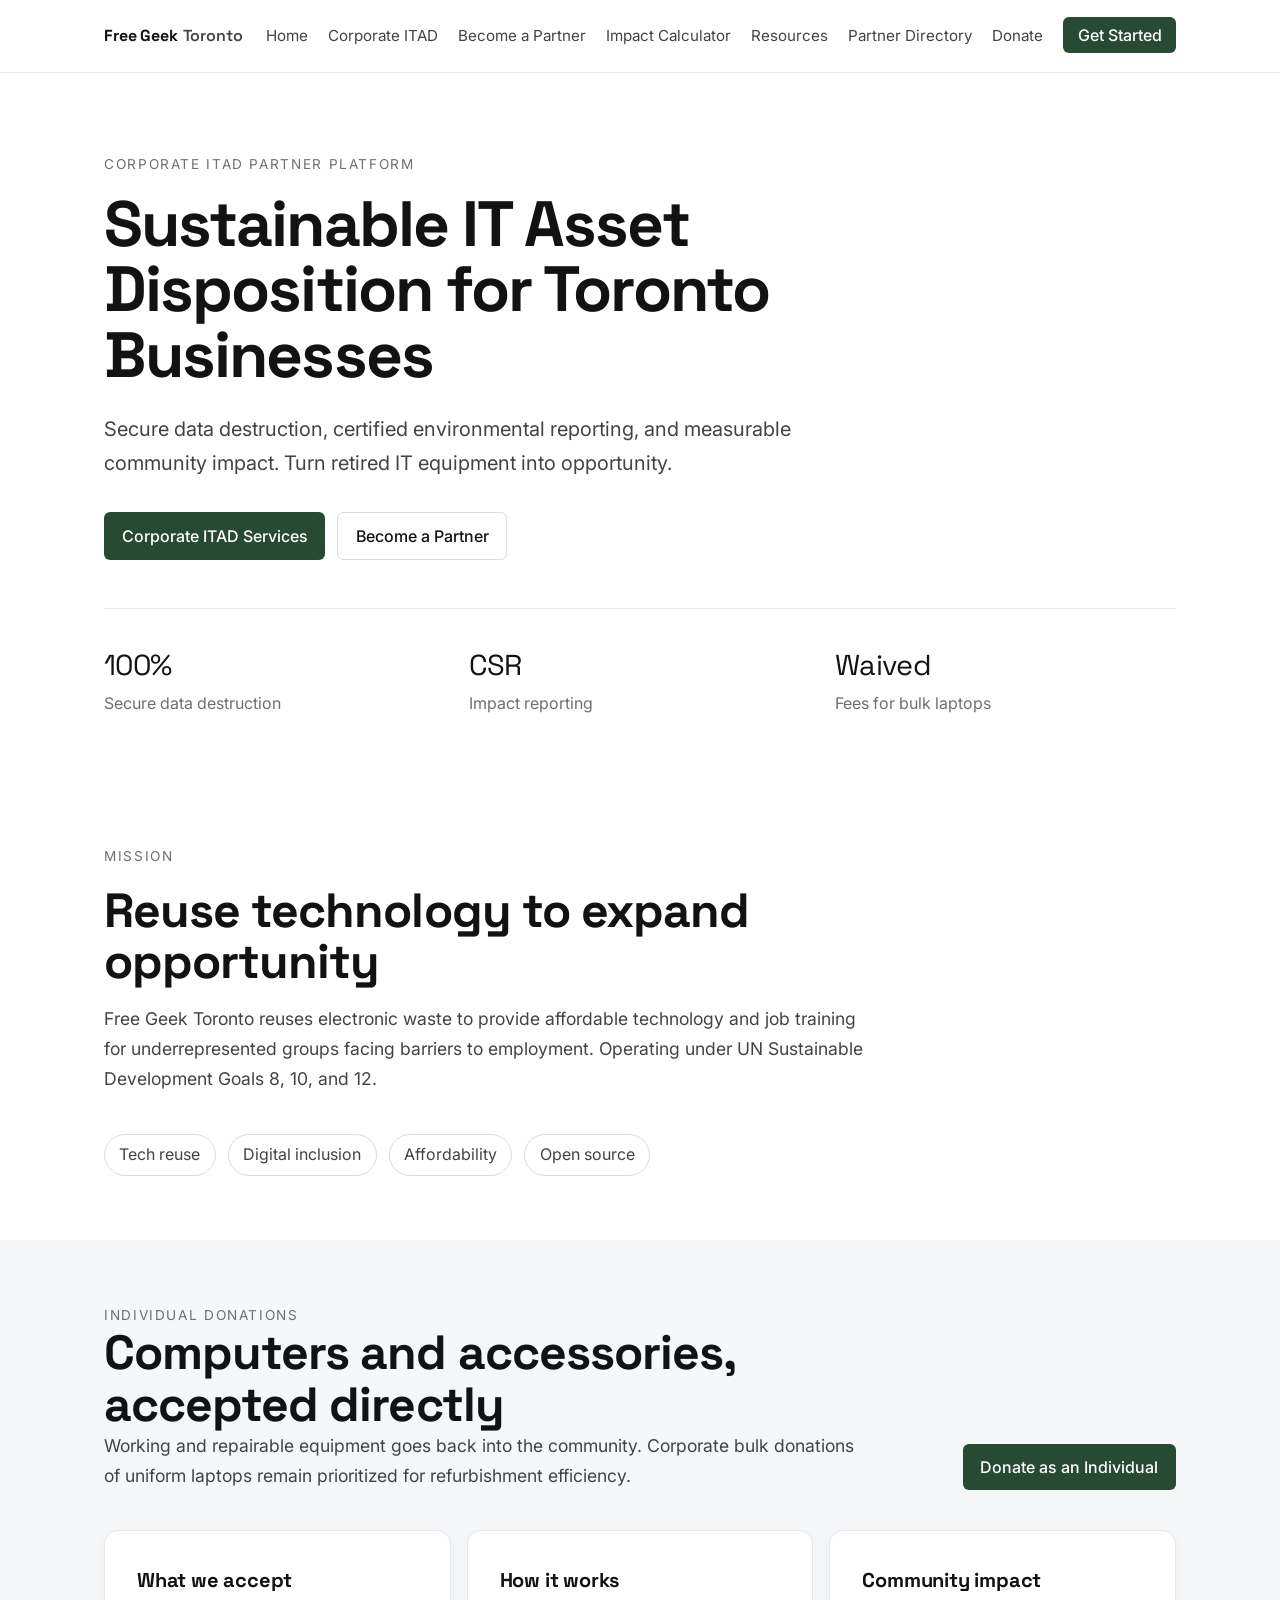
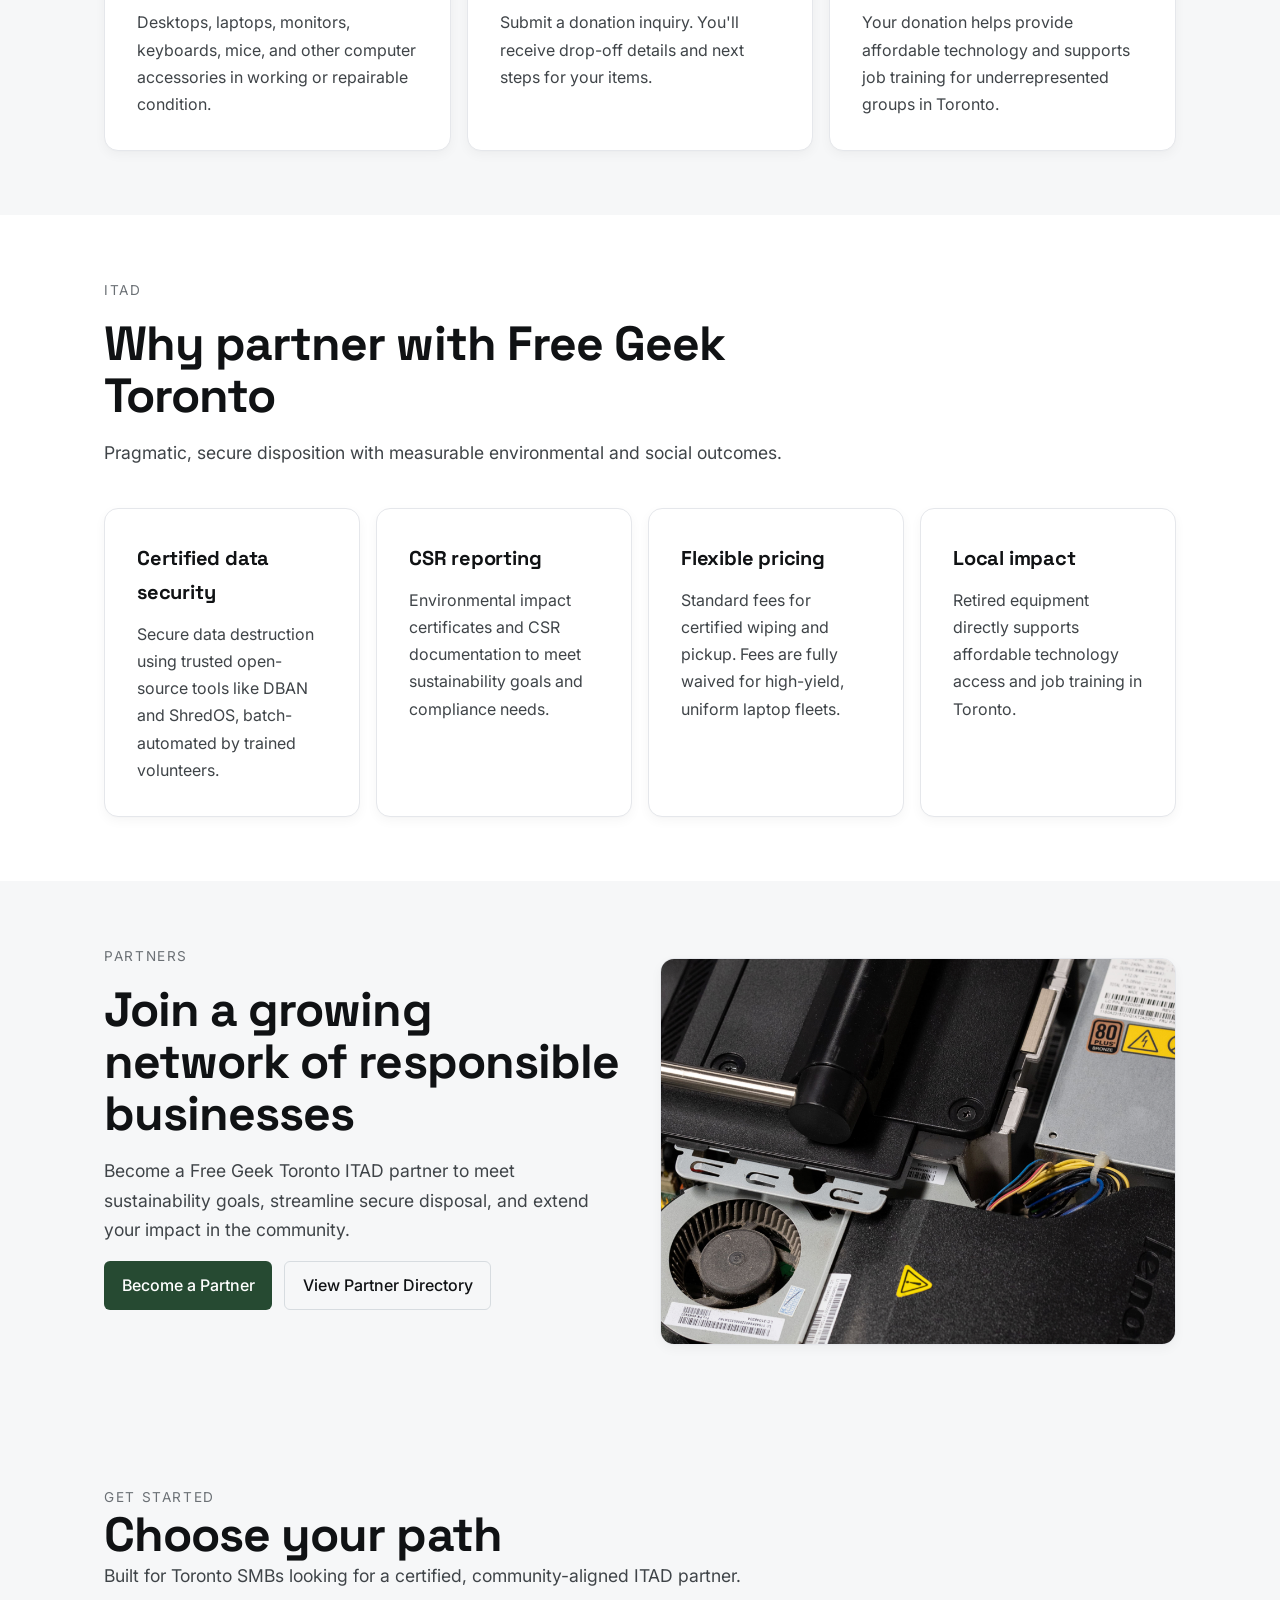
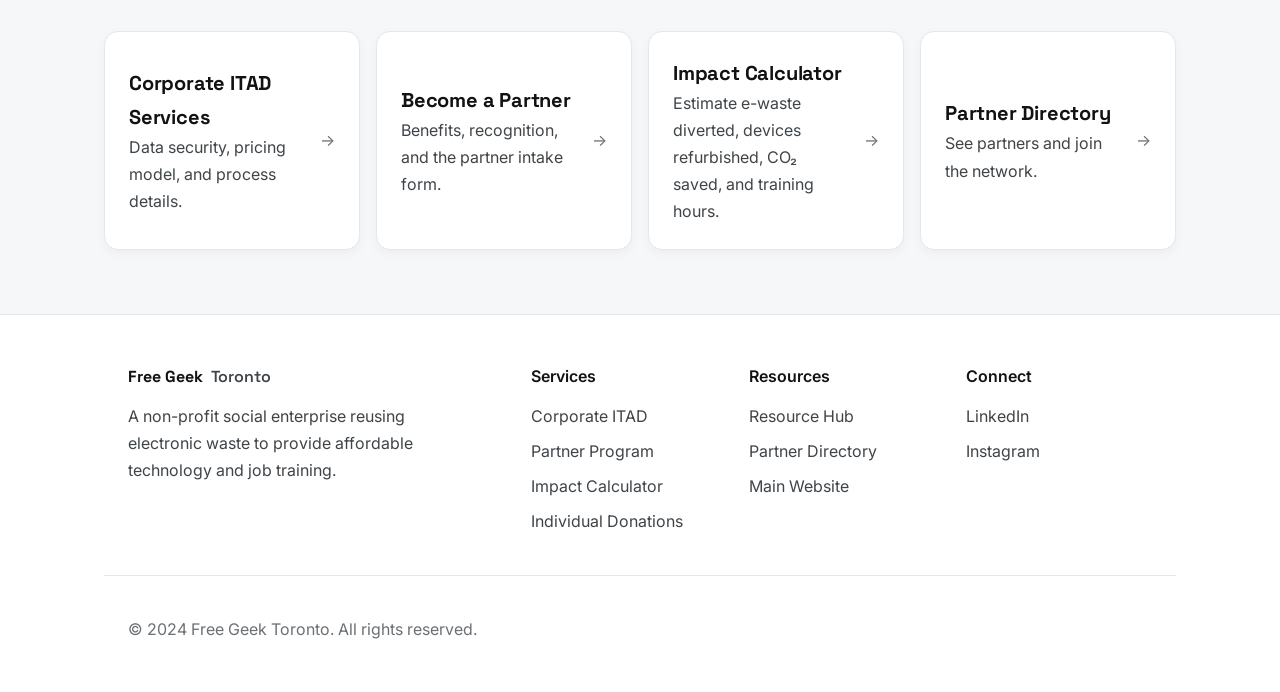
==== commit 55ee3ee8: "Add files via upload" ====
--- a/index.html
+++ b/index.html
@@ -138,6 +138,27 @@
 
     <section class="section section-muted">
         <div class="container">
+            <div class="split">
+                <div class="split-content">
+                    <p class="section-kicker">Partners</p>
+                    <h2 class="section-title">Join a growing network of responsible businesses</h2>
+                    <p class="section-lead">Become a Free Geek Toronto ITAD partner to meet sustainability goals, streamline secure disposal, and extend your impact in the community.</p>
+                    <div class="hero-actions">
+                        <a href="partners.html" class="btn btn-primary">Become a Partner</a>
+                        <a href="directory.html" class="btn btn-ghost">View Partner Directory</a>
+                    </div>
+                </div>
+                <div class="split-media">
+                    <div class="media-frame">
+                        <img src="partners.png" alt="Business partners collaborating with Free Geek Toronto">
+                    </div>
+                </div>
+            </div>
+        </div>
+    </section>
+
+    <section class="section section-muted">
+        <div class="container">
             <header class="section-header section-header-split">
                 <div>
                     <p class="section-kicker">Get started</p>
--- a/style.css
+++ b/style.css
@@ -81,18 +81,21 @@
   display: flex;
   align-items: center;
   justify-content: space-between;
-  gap: var(--space-6);
+  gap: var(--space-4);
   max-width: 1120px;
   margin: 0 auto;
   padding: 0 var(--space-6);
   min-height: 72px;
+  box-sizing: border-box;
 }
 
 .nav-brand {
   display: flex;
   align-items: baseline;
-  gap: var(--space-2);
+  gap: 0.35rem;
   font-family: var(--font-display);
+  white-space: nowrap;
+  flex-shrink: 0;
 }
 
 .nav-logo {
@@ -125,17 +128,19 @@
 .nav-menu {
   display: flex;
   align-items: center;
-  gap: var(--space-6);
+  gap: var(--space-5);
   list-style: none;
   margin: 0;
   padding: 0;
+  flex-wrap: nowrap;
 }
 
 .nav-link {
   text-decoration: none;
   color: var(--ink-secondary);
-  font-size: 0.98rem;
+  font-size: 0.95rem;
   transition: color 150ms ease;
+  white-space: nowrap;
 }
 
 .nav-link:hover {
@@ -146,10 +151,11 @@
   text-decoration: none;
   color: var(--bg);
   background: var(--brand);
-  padding: 0.5rem 0.95rem;
+  padding: 0.5rem 0.9rem;
   border-radius: var(--radius-sm);
   font-weight: 500;
   transition: background 150ms ease;
+  white-space: nowrap;
 }
 
 .nav-cta:hover {
@@ -311,6 +317,40 @@
   color: var(--ink-secondary);
 }
 
+.split {
+  display: grid;
+  grid-template-columns: repeat(12, 1fr);
+  gap: var(--space-10);
+  align-items: center;
+}
+
+.split-content {
+  grid-column: 1 / span 6;
+  display: flex;
+  flex-direction: column;
+  gap: var(--space-4);
+}
+
+.split-media {
+  grid-column: 7 / span 6;
+}
+
+.media-frame {
+  border: 1px solid var(--border);
+  border-radius: var(--radius-lg);
+  overflow: hidden;
+  box-shadow: var(--shadow);
+  background: var(--surface);
+}
+
+.media-frame img {
+  width: 100%;
+  height: 100%;
+  object-fit: cover;
+  aspect-ratio: 4 / 3;
+  display: block;
+}
+
 .grid-3 {
   display: grid;
   grid-template-columns: repeat(auto-fit, minmax(260px, 1fr));
@@ -453,9 +493,22 @@
   .footer-grid {
     grid-template-columns: 1fr 1fr;
   }
-}
-
-@media (max-width: 880px) {
+  .split {
+    gap: var(--space-6);
+  }
+  .split-content,
+  .split-media {
+    grid-column: 1 / span 12;
+  }
+}
+
+@media (max-width: 1080px) {
+  .nav-menu {
+    gap: var(--space-4);
+  }
+}
+
+@media (max-width: 980px) {
   .nav-toggle {
     display: inline-flex;
     flex-direction: column;
